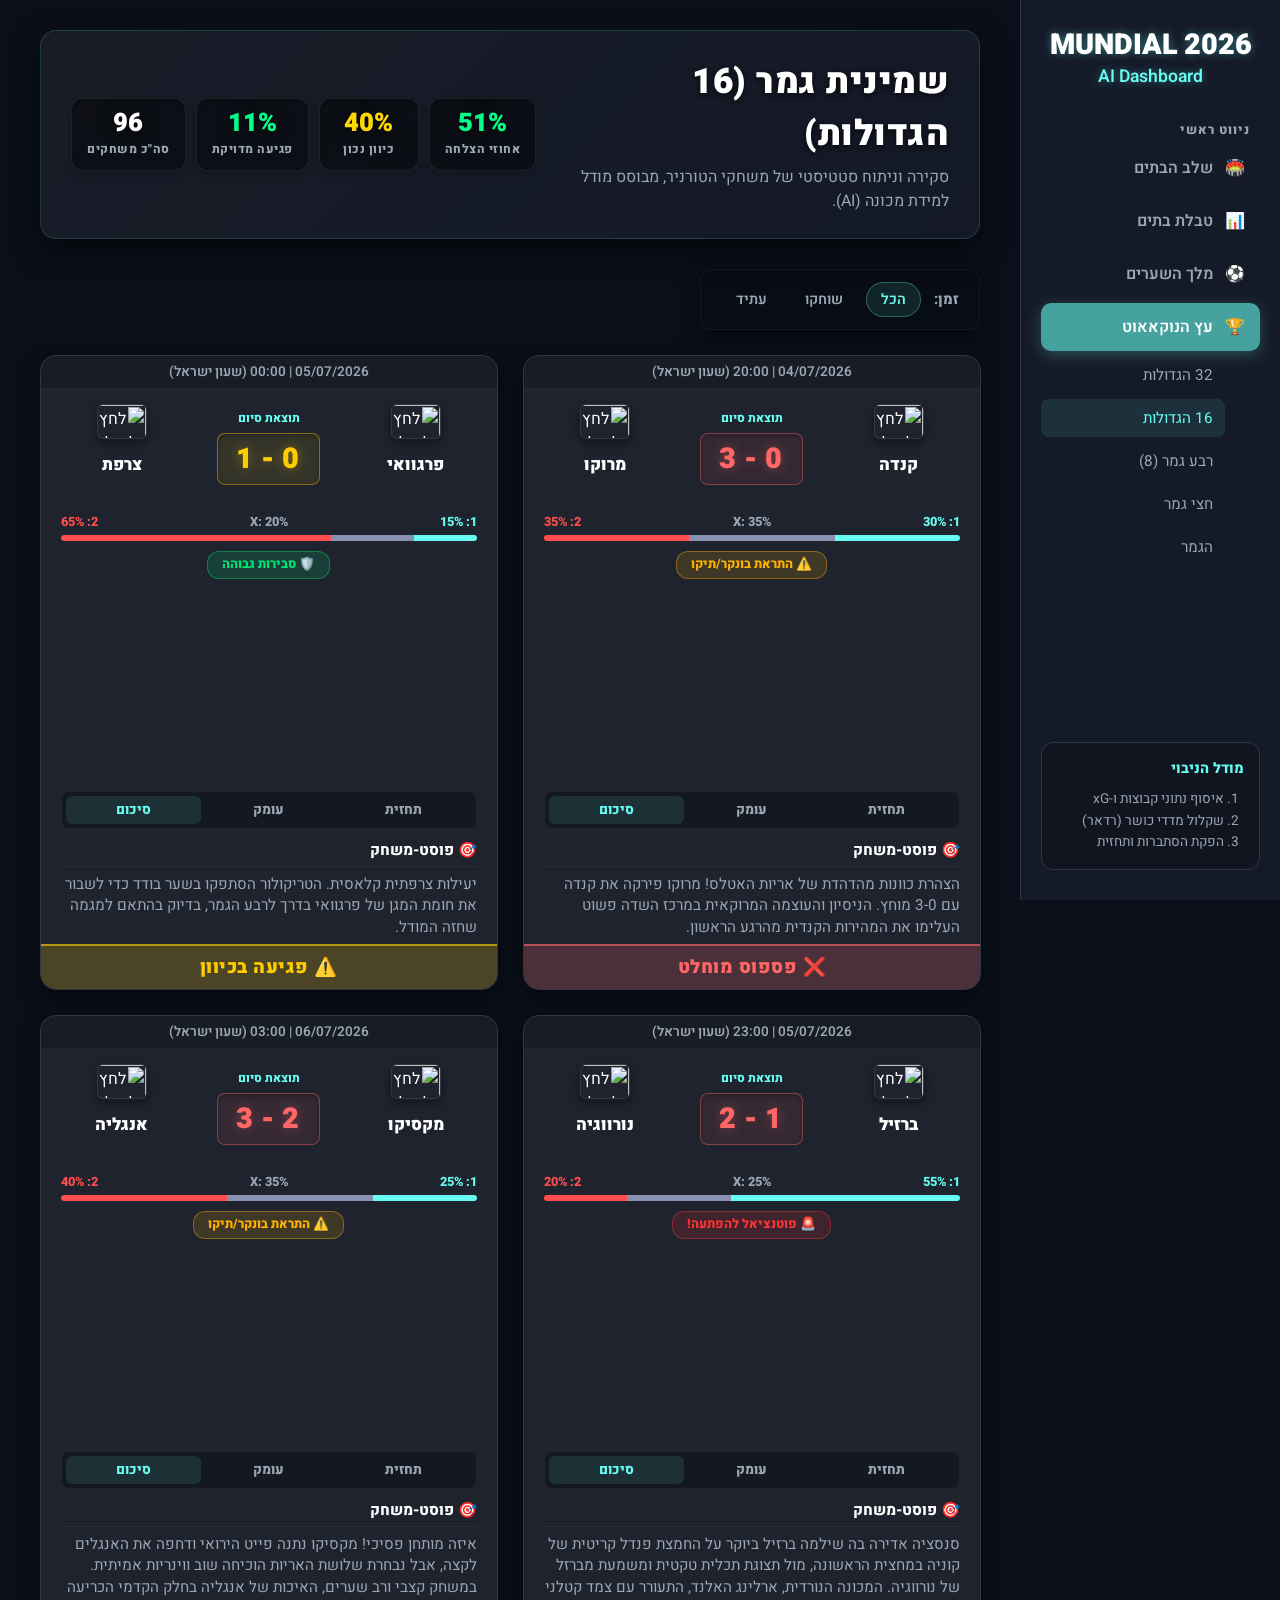
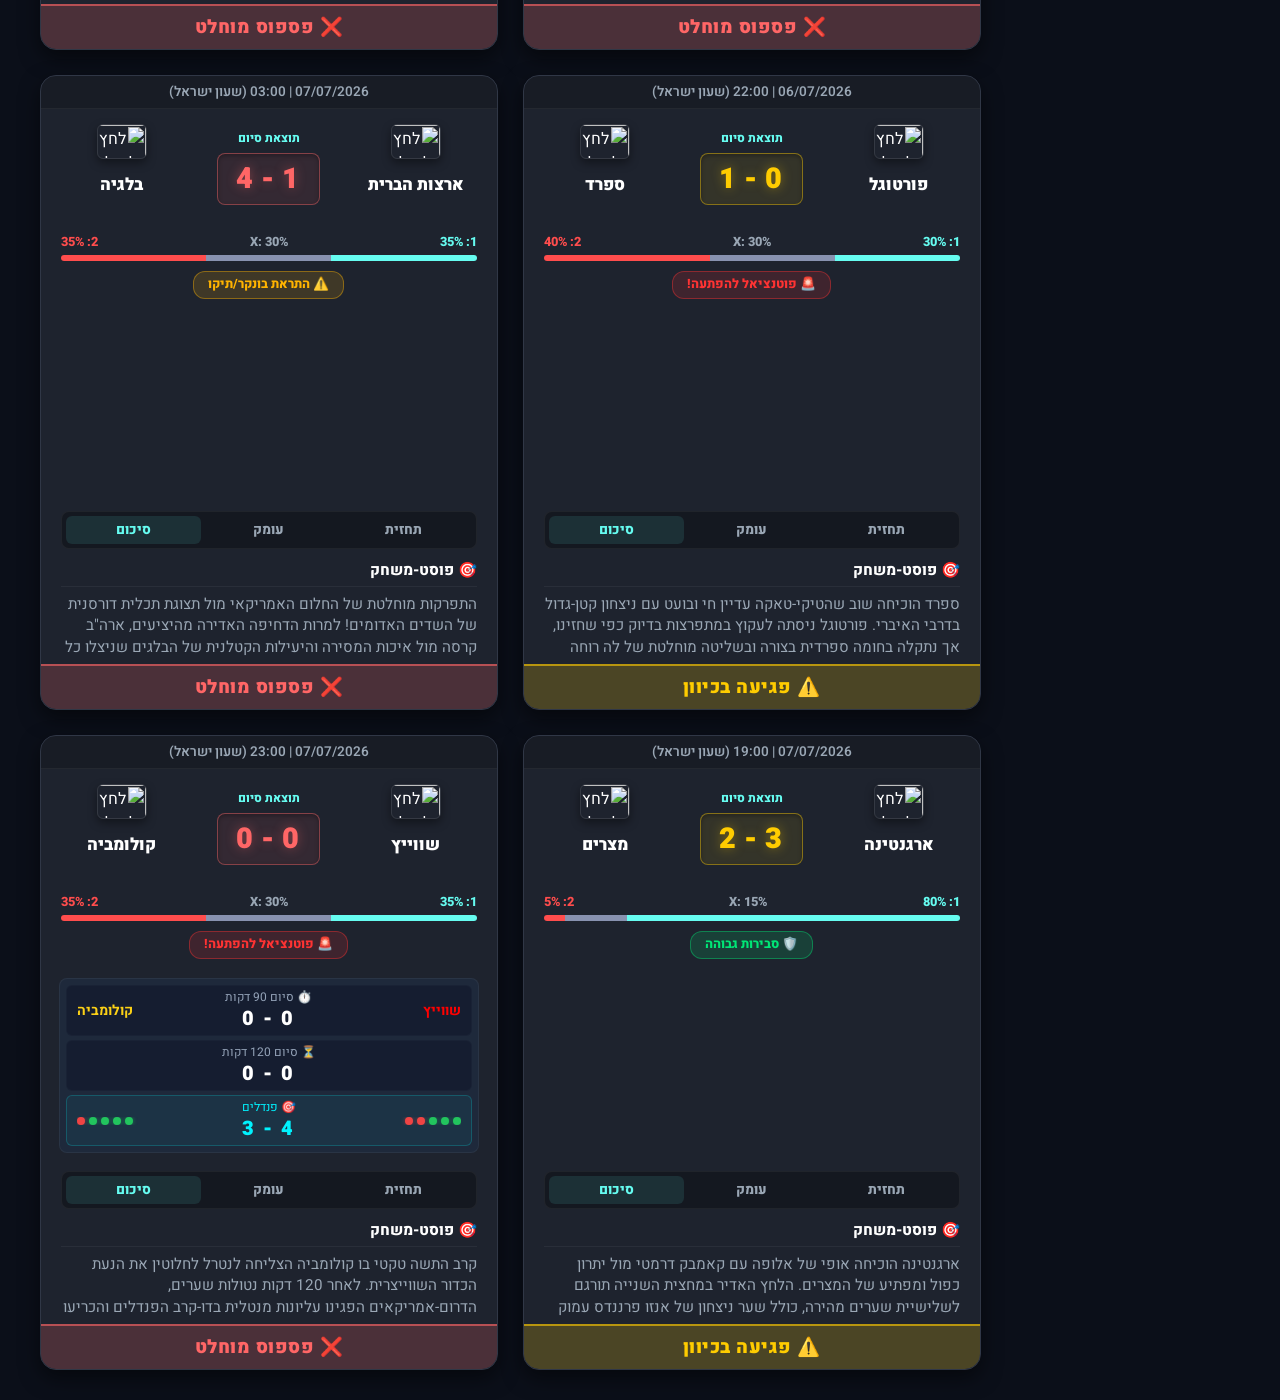
==== index.html @ 15fffe9a "Fix viewport meta tag formatting in index.html" ====
<!DOCTYPE html>
<html lang="he" dir="rtl">
<head>
    <meta charset="UTF-8">
   <meta name="viewport" content="width=device-width, initial-scale=1.0">
    <title>MUNDIAL 2026 AI Dashboard</title>
    <script src="https://cdn.jsdelivr.net/npm/chart.js"></script>
    
    <link rel="stylesheet" href="style.css"> 
</head>
<body>

<!-- מסך טעינה חסין תקלות (Pure CSS) -->
    <div id="loader-overlay">
        <div class="loader-content">
            <div class="soccer-ball"></div>
            <div class="ball-shadow"></div>
            <div class="loader-text">מעדכן נתוני מונדיאל חמים...</div>
        </div>
    </div>

    <div class="sidebar-overlay" id="sidebar-overlay" onclick="toggleMobileMenu()"></div>

    <aside class="sidebar" id="main-sidebar">
        <div class="sidebar-brand">
            MUNDIAL 2026<br>
            <span>AI Dashboard</span>
        </div>
        
        <div class="nav-title">ניווט ראשי</div>
        
        <div class="nav-item">
            <a href="#" class="nav-link active" id="nav-matches" onclick="currentMdFilter='all'; switchView('matches'); applyFilters();">
                <span class="icon">🏟️</span> שלב הבתים
            </a>
            <div class="submenu" id="submenu-groups" style="display: flex;">
                <a href="#" class="submenu-btn active" data-md="all" onclick="currentMdFilter='all'; switchView('matches'); applyFilters(); closeMobileMenuIfOpen();">כל המשחקים</a>
                <a href="#" class="submenu-btn" data-md="1" onclick="currentMdFilter='1'; switchView('matches'); applyFilters(); closeMobileMenuIfOpen();">מחזור 1</a>
                <a href="#" class="submenu-btn" data-md="2" onclick="currentMdFilter='2'; switchView('matches'); applyFilters(); closeMobileMenuIfOpen();">מחזור 2</a>
                <a href="#" class="submenu-btn" data-md="3" onclick="currentMdFilter='3'; switchView('matches'); applyFilters(); closeMobileMenuIfOpen();">מחזור 3</a>
            </div>
        </div>

        <div class="nav-item">
            <a href="#" class="nav-link" id="nav-standings" onclick="switchView('standings')">
                <span class="icon">📊</span> טבלת בתים
            </a>
        </div>

        <div class="nav-item">
            <a href="#" class="nav-link" id="nav-scorers" onclick="switchView('scorers')">
                <span class="icon">⚽</span> מלך השערים
            </a>
        </div>

        <div class="nav-item">
            <a href="#" class="nav-link" id="nav-bracket" onclick="switchView('bracket')">
                <span class="icon">🏆</span> עץ הנוקאאוט
            </a>
            <div class="submenu bracket-submenu" id="submenu-knockout" style="display: none;">
                <a href="#" class="submenu-btn" data-md="r32" onclick="currentMdFilter='r32'; switchView('matches'); applyFilters(); closeMobileMenuIfOpen();">32 הגדולות</a>
                <a href="#" class="submenu-btn" data-md="r16" onclick="currentMdFilter='r16'; switchView('matches'); applyFilters(); closeMobileMenuIfOpen();">16 הגדולות</a>
                <a href="#" class="submenu-btn" data-md="qf" onclick="currentMdFilter='qf'; switchView('matches'); applyFilters(); closeMobileMenuIfOpen();">רבע גמר (8)</a>
                <a href="#" class="submenu-btn" data-md="sf" onclick="currentMdFilter='sf'; switchView('matches'); applyFilters(); closeMobileMenuIfOpen();">חצי גמר</a>
                <a href="#" class="submenu-btn" data-md="final" onclick="currentMdFilter='final'; switchView('matches'); applyFilters(); closeMobileMenuIfOpen();">הגמר</a>
            </div>
        </div>

        <div class="model-info-box">
            <h4>מודל הניבוי</h4>
            <ol>
                <li>איסוף נתוני קבוצות ו-xG</li>
                <li>שקלול מדדי כושר (רדאר)</li>
                <li>הפקת הסתברות ותחזית</li>
            </ol>
        </div>
    </aside>

    <main class="main-content">
        
        <div class="mobile-nav-toggle" onclick="toggleMobileMenu()">
            <span>☰</span> תפריט
        </div>

        <header class="top-header">
            <div class="header-titles">
                <h1 id="main-title">שלב הבתים – מודל הסתברותי</h1>
                <p>סקירה וניתוח סטטיסטי של משחקי הטורניר, מבוסס מודל למידת מכונה (AI).</p>
            </div>

            <div class="stats-row">
                <div class="stat-box">
                    <div class="stat-val" style="color: #00ff88" id="stat-overall">0%</div>
                    <div class="stat-lbl">אחוזי הצלחה</div>
                </div>
                <div class="stat-box">
                    <div class="stat-val" style="color: #ffd700" id="stat-trend">0%</div>
                    <div class="stat-lbl">כיוון נכון</div>
                </div>
                <div class="stat-box">
                    <div class="stat-val" style="color: #00ff88" id="stat-exact">0%</div>
                    <div class="stat-lbl">פגיעה מדויקת</div>
                </div>
                <div class="stat-box">
                    <div class="stat-val" id="stat-total">0</div>
                    <div class="stat-lbl">סה"כ משחקים</div>
                </div>
            </div>
        </header>

        <div class="filters-row" id="main-filters">
            <div class="filter-group">
                <span class="filter-label">זמן:</span>
                <button class="time-btn active" data-time="all">הכל</button>
                <button class="time-btn" data-time="past">שוחקו</button>
                <button class="time-btn" data-time="future">עתיד</button>
            </div>
            <div class="filter-group" id="filter-stages-container">
                <span class="filter-label">בתים:</span>
                <button class="stage-btn active" data-stage="all">הכל</button>
                <button class="stage-btn" data-stage="A">א'</button>
                <button class="stage-btn" data-stage="B">ב'</button>
                <button class="stage-btn" data-stage="C">ג'</button>
                <button class="stage-btn" data-stage="D">ד'</button>
                <button class="stage-btn" data-stage="E">ה'</button>
                <button class="stage-btn" data-stage="F">ו'</button>
                <button class="stage-btn" data-stage="G">ז'</button>
                <button class="stage-btn" data-stage="H">ח'</button>
                <button class="stage-btn" data-stage="I">ט'</button>
                <button class="stage-btn" data-stage="J">י'</button>
                <button class="stage-btn" data-stage="K">י"א</button>
                <button class="stage-btn" data-stage="L">י"ב</button>
            </div>
        </div>

        <div id="matches-view">
            <div class="matches-grid" id="matches-container"></div>
        </div>
        
        <div id="standings-view" class="standings-grid" style="display:none;"></div>
        
        <div id="scorers-view" style="display:none;"></div>
        
        <div id="bracket-view" style="display:none;">
            <div id="dynamic-bracket" class="bracket-container"></div>
        </div>

    </main>

    <!-- מודל "מסע הנבחרת" הקיים -->
    <div id="teamJourneyModal" class="modal-overlay" onclick="closeJourneyModal()">
        <div class="modal-content" onclick="event.stopPropagation()">
            <div class="modal-header" id="journey-header">
                <div class="modal-close" onclick="closeJourneyModal()">×</div>
                <h2 id="journey-title">שם נבחרת</h2>
            </div>
            <div class="modal-body">
                <div class="geek-stats-row" id="journey-stats"></div>
                <h3 style="margin: 20px 0 10px; font-size: 1.1rem; color: var(--text-main);">מסע הנבחרת:</h3>
                <div class="timeline" id="journey-timeline"></div>
            </div>
        </div>
    </div>

    <!-- מודל פירוט אירועי משחק (שערים וכרטיסים) -->
    <div id="matchEventsModal" class="modal-overlay" onclick="closeMatchEventsModal()">
        <div class="modal-content" onclick="event.stopPropagation()">
            <div class="modal-header" style="padding: 20px; border-bottom: 1px solid var(--border-color); background: rgba(0,0,0,0.2); position:relative;">
                <div class="modal-close" onclick="closeMatchEventsModal()">×</div>
                <h2 id="events-title" style="margin: 0; font-size: 1.3rem; color: var(--accent-cyan); text-align: center; font-weight:900;">אירועי משחק</h2>
            </div>
            <div class="modal-body" id="events-body-content" style="padding: 20px; max-height: 400px; overflow-y: auto;">
                <!-- התוכן המפורט והכרונולוגי יוזרק לכאן אוטומטית -->
            </div>
        </div>
    </div>

    <!-- טעינת הנתונים -->
    <script src="api-service.js"></script>
    <script src="data/md1.js"></script>
    <script src="data/md2.js"></script>
    <script src="data/knockoutData.js"></script>
    <script src="data/md3.js"></script>
    <script src="data/squadsData.js"></script>
    <script src="engine.js"></script>

</body>
</html>
---- style.css ----
@import url('https://fonts.googleapis.com/css2?family=Heebo:wght@300;400;600;800;900&display=swap');

:root {
    --bg-color: #0b0f19; --sidebar-bg: #151a28; --card-bg: #1e232e; 
    --text-main: #ffffff; --text-muted: #9aa7b5; --border-color: #303746; 
    --accent-blue: #45a29e; --accent-cyan: #66fcf1; --shadow: 0 8px 20px rgba(0,0,0,0.5); 
    --border-radius: 16px; --color-exact: #00ff88; --color-trend: #ffcc00; 
    --color-wrong: #ff6666; --color-pending: #ffd700;
}

* { box-sizing: border-box; font-family: 'Heebo', sans-serif; }
body { background-color: var(--bg-color); color: var(--text-main); margin: 0; display: flex; direction: rtl; overflow-x: visible; }

::-webkit-scrollbar { width: 6px; height: 6px; }
::-webkit-scrollbar-track { background: rgba(0,0,0,0.1); border-radius: 10px;}
::-webkit-scrollbar-thumb { background: var(--border-color); border-radius: 10px; }
::-webkit-scrollbar-thumb:hover { background: var(--accent-cyan); }

/* --- Sidebar --- */
.sidebar { width: 260px; background-color: var(--sidebar-bg); height: 100vh; position: fixed; right: 0; top: 0; border-left: 1px solid var(--border-color); padding: 30px 20px; display: flex; flex-direction: column; z-index: 100; overflow-y: auto;}
.sidebar-brand { font-size: 1.8rem; font-weight: 900; color: var(--text-main); margin-bottom: 20px; text-align: center; text-shadow: 0 0 10px rgba(102, 252, 241, 0.4); line-height: 1.1; }
.sidebar-brand span { color: var(--accent-cyan); display: block; font-size: 1.1rem; font-weight: 600; margin-top: 5px; }
.nav-title { color: var(--text-muted); font-size: 0.8rem; font-weight: 800; margin: 15px 10px 5px; text-transform: uppercase; letter-spacing: 1px;}
.nav-link { display: flex; align-items: center; gap: 12px; padding: 12px 15px; color: var(--text-muted); text-decoration: none; font-weight: 600; border-radius: 10px; transition: all 0.3s ease; margin-bottom: 5px; cursor: pointer;}
.nav-link:hover { background-color: rgba(102, 252, 241, 0.05); color: var(--text-main); }
.nav-link.active { background-color: var(--accent-blue); color: #fff; box-shadow: 0 4px 15px rgba(69, 162, 158, 0.4); }

/* --- Submenus --- */
.submenu { display: flex; flex-direction: column; gap: 5px; margin-top: 5px; padding-right: 35px; margin-bottom: 10px;}
.submenu-btn { display: block; width: 100%; text-align: right; box-sizing: border-box; padding: 8px 12px; border-radius: 8px; color: var(--text-muted); text-decoration: none; background: transparent; border: none; font-size: 0.95rem; cursor: pointer; transition: all 0.2s ease; font-family: inherit; }
.submenu-btn:hover, .submenu-btn.active { background: rgba(102, 252, 241, 0.1); color: var(--accent-cyan); }

/* --- Model Info Box --- */
.model-info-box { margin-top: auto; background: rgba(0,0,0,0.2); border: 1px solid var(--border-color); padding: 15px; border-radius: 12px; }
.model-info-box h4 { margin: 0 0 10px 0; color: var(--accent-cyan); font-size: 0.9rem; font-weight: 800;}
.model-info-box ol { padding-right: 20px; margin: 0; color: var(--text-muted); font-size: 0.85rem; font-weight: 400; line-height: 1.6;}

/* --- Main Area & Sticky Header --- */
.main-content { margin-right: 260px; flex: 1; min-height: 100vh; padding: 30px 40px; display: flex; flex-direction: column; width: calc(100% - 260px); }

/* --- עיצוב עליון משודרג --- */
.top-header { 
    background: linear-gradient(135deg, rgba(30, 35, 46, 0.7) 0%, rgba(21, 26, 40, 0.95) 100%);
    border: 1px solid rgba(102, 252, 241, 0.15);
    border-radius: 16px;
    padding: 25px 30px; 
    box-shadow: 0 10px 30px rgba(0,0,0,0.6);
    margin-bottom: 30px;
    display: flex;
    justify-content: space-between;
    align-items: center;
    gap: 20px;
}

.header-titles {
    flex: 1;
}

.header-titles h1 { 
    font-size: 2.2rem; 
    font-weight: 900; 
    color: var(--text-main); 
    margin: 0 0 5px 0;
    text-shadow: 0 2px 6px rgba(0,0,0,0.8);
    letter-spacing: 0.5px;
}

.header-titles p { 
    color: var(--text-muted); 
    font-size: 1rem; 
    margin: 0;
    font-weight: 400;
}

/* שורת קוביות הסטטיסטיקה */
.stats-row { 
    display: flex; 
    gap: 10px; 
    margin-bottom: 0; 
    flex-shrink: 0; 
}

.stat-box { 
    background: rgba(0, 0, 0, 0.45); 
    border: 1px solid rgba(255, 255, 255, 0.08); 
    padding: 12px 15px; 
    border-radius: 12px; 
    display: flex; 
    flex-direction: column; 
    align-items: center; 
    justify-content: center;
    min-width: 100px; 
    box-shadow: inset 0 2px 5px rgba(0,0,0,0.3), 0 4px 10px rgba(0,0,0,0.2);
    transition: transform 0.2s ease, border-color 0.2s ease, background 0.2s ease;
}

.stat-box:hover {
    transform: translateY(-4px);
    border-color: rgba(102, 252, 241, 0.4);
    background: rgba(0, 0, 0, 0.6);
}

.stat-val { 
    font-size: 1.6rem; 
    font-weight: 900; 
    line-height: 1; 
    margin-bottom: 4px; 
    text-shadow: 0 0 15px rgba(0,0,0,0.7);
}

.stat-lbl { 
    font-size: 0.75rem; 
    color: var(--text-muted); 
    font-weight: 800; 
    text-transform: uppercase;
    letter-spacing: 0.5px;
}

/* Filters Container */
.filters-row { display: flex; align-items: center; gap: 20px; background-color: rgba(0,0,0,0.2); padding: 12px 20px; border-radius: 12px; border: 1px solid rgba(255,255,255,0.05); width: fit-content; flex-wrap: wrap; margin-bottom: 25px; box-shadow: var(--shadow);}
.filter-group { display: flex; gap: 8px; align-items: center; flex-wrap: wrap;}
.filter-label { color: var(--text-muted); font-size: 0.9rem; font-weight: 800; margin-left: 5px; text-transform: uppercase;}
.time-btn, .stage-btn { background-color: transparent; border: 1px solid transparent; color: var(--text-muted); padding: 6px 14px; border-radius: 30px; cursor: pointer; font-size: 0.9rem; font-weight: 600; transition: all 0.2s ease; }
.time-btn:hover, .stage-btn:hover { color: var(--text-main); background-color: rgba(255, 255, 255, 0.05); }
.time-btn.active, .stage-btn.active { background-color: rgba(102, 252, 241, 0.1); color: var(--accent-cyan); border-color: rgba(102, 252, 241, 0.3); }

/* --- Match Cards --- */
#matches-view { display: block; animation: tabFadeIn 0.4s ease; width: 100%;}
.matches-grid { display: grid; grid-template-columns: repeat(auto-fit, minmax(360px, 1fr)); gap: 25px; width: 100%;}

.match-card { height: 635px; background-color: var(--card-bg); border-radius: var(--border-radius); border: 1px solid var(--border-color); box-shadow: var(--shadow); display: flex; flex-direction: column; overflow: hidden; position: relative;}
.match-card.animate-in { animation: cardFadeIn 0.35s cubic-bezier(0.4, 0, 0.2, 1) forwards; }
@keyframes cardFadeIn { from { opacity: 0; transform: translateY(15px) scale(0.98); } to { opacity: 1; transform: translateY(0) scale(1); } }
@keyframes tabFadeIn { from { opacity: 0; } to { opacity: 1; } }

.match-card .cards-container { display: none; }
.match-card.show-cards-tab .cards-container { display: flex; gap: 6px; justify-content: center; animation: tabFadeIn 0.3s ease; margin-top: -2px; }
.card-icon { width: 10px; height: 14px; border-radius: 2px; border: 1px solid rgba(0,0,0,0.3); }
.yellow-card { background-color: #f1c40f; } 
.red-card { background-color: #e74c3c; }

.match-header { flex: 0 0 32px; background-color: rgba(0, 0, 0, 0.2); padding: 6px; text-align: center; font-size: 0.85rem; font-weight: 600; color: var(--text-muted); border-bottom: 1px solid rgba(255,255,255,0.05); }
.match-hero { flex: 0 0 115px; display: flex; justify-content: space-between; align-items: flex-start; padding: 15px 10px 5px; }

.team { flex: 1 1 0; width: 33.33%; text-align: center; display: flex; flex-direction: column; align-items: center; justify-content: flex-start; gap: 6px; }
.team-flag { width: 50px !important; height: 35px !important; object-fit: cover !important; border-radius: 6px; box-shadow: 0 4px 10px rgba(0,0,0,0.4); border: 1px solid rgba(255,255,255,0.1);}
.team-name { font-size: 1.05rem; font-weight: 900; color: var(--text-main); white-space: normal; line-height: 1.1; margin: 0; word-break: break-word; height: 2.5rem; display: flex; align-items: center; justify-content: center;}

.score-center { flex: 1 1 0; width: 33.33%; text-align: center; display: flex; flex-direction: column; align-items: center; justify-content: flex-start; gap: 6px; padding: 0 5px; }
.score-label { font-size: 0.75rem; color: var(--accent-cyan); text-transform: uppercase; font-weight: 800; white-space: nowrap; margin-top: 5px;}
.score-number { font-size: 1.8rem; font-weight: 900; background-color: rgba(0, 0, 0, 0.4); padding: 4px 18px; border-radius: 8px; border: 1px solid rgba(255,255,255,0.1); letter-spacing: 2px; direction: rtl; white-space: nowrap; box-shadow: inset 0 2px 4px rgba(0,0,0,0.3);}
.score-number.is-actual.exact { color: var(--color-exact); border-color: rgba(0, 255, 136, 0.4); background-color: rgba(0, 255, 136, 0.1); text-shadow: 0 0 12px rgba(0, 255, 136, 0.4); }
.score-number.is-actual.trend { color: var(--color-trend); border-color: rgba(255, 204, 0, 0.4); background-color: rgba(255, 204, 0, 0.1); text-shadow: 0 0 12px rgba(255, 204, 0, 0.4); }
.score-number.is-actual.wrong { color: var(--color-wrong); border-color: rgba(255, 102, 102, 0.4); background-color: rgba(255, 102, 102, 0.1); text-shadow: 0 0 12px rgba(255, 102, 102, 0.4); }

.match-probabilities { flex: 0 0 35px; padding: 0 20px; display: flex; flex-direction: column; justify-content: center; margin-top: 5px;}
.prob-labels { display: flex; justify-content: space-between; font-size: 0.8rem; color: var(--text-main); margin-bottom: 4px; font-weight: 800; direction: rtl;}
.prob-bar-container { display: flex; height: 6px; border-radius: 3px; overflow: hidden; background-color: rgba(0,0,0,0.5); direction: rtl;}
.prob-home { background-color: var(--accent-cyan); }
.prob-draw { background-color: #8892b0; }
.prob-away { background-color: #ff4d4d; }

.risk-container { flex: 0 0 34px; display: flex; justify-content: center; align-items: center; padding: 0 20px; transition: opacity 0.3s ease; margin: 4px 0;}
.risk-badge { font-size: 0.8rem; padding: 5px 14px; border-radius: 12px; font-weight: 800; display: inline-block; line-height: 1.2;}
.risk-safe { background: rgba(0,230,118,0.15); color: #00e676; border: 1px solid rgba(0,230,118,0.4); }
.risk-draw { background: rgba(255,179,0,0.15); color: #ffb300; border: 1px solid rgba(255,179,0,0.4); }
.risk-upset { background: rgba(255,51,51,0.15); color: #ff3333; border: 1px solid rgba(255,51,51,0.4); }

.vis-area { flex: 0 0 195px; width: 100%; position: relative; padding: 0; margin-bottom: 5px;}
.vis-content { position: absolute; top:0; left:0; width:100%; height:100%; opacity: 0; pointer-events: none; z-index: -1; display: flex; flex-direction: column; justify-content: center; transition: opacity 0.3s ease; }
.vis-content.active { opacity: 1; pointer-events: auto; z-index: 1;}
.chart-container { height: 100%; width: 100%; padding: 5px 10px; display: flex; justify-content: center; align-items: center;}
canvas { max-height: 190px !important; width: 100% !important; margin: auto; }

.adv-metrics-grid { display: flex; flex-direction: column; gap: 8px; padding: 0 20px; margin-top: 5px; }
.adv-metric-row { display: flex; justify-content: space-between; align-items: center; border-bottom: 1px dashed var(--border-color); padding-bottom: 4px; }
.adv-val { font-weight: 900; font-size: 1.15rem; width: 55px; text-align: center; }
.adv-lbl { font-size: 0.85rem; color: var(--text-muted); text-align: center; flex: 1; font-weight: 600;}

.field-tilt-wrapper { margin: 5px 20px 0; background: rgba(0,0,0,0.2); padding: 6px 12px; border-radius: 8px; border: 1px solid rgba(255,255,255,0.05); }
.field-tilt-title { text-align: center; font-size: 0.75rem; color: var(--text-muted); font-weight: 800; margin-bottom: 2px; text-transform: uppercase; letter-spacing: 1px;}
.field-tilt-numbers { display: flex; justify-content: space-between; font-size: 0.95rem; font-weight: 900; margin-bottom: 0px; line-height: 1;} 
.field-tilt-bar { display: flex; height: 6px; border-radius: 3px; overflow: hidden; background-color: #333; direction: rtl; margin-top: 2px;}

.inner-tabs { flex: 0 0 35px; display: flex; background-color: rgba(0,0,0,0.3); border-radius: 8px; padding: 4px; margin: 5px 20px 10px 20px; border: 1px solid rgba(255,255,255,0.05); }
.inner-tab-btn { flex: 1; background: transparent; border: none; padding: 4px 5px; color: var(--text-muted); font-weight: 800; font-size: 0.85rem; cursor: pointer; transition: all 0.3s ease; border-radius: 6px; }
.inner-tab-btn.active { background-color: rgba(102, 252, 241, 0.1); color: var(--accent-cyan); }

.text-area-wrapper { 
    flex: 1; 
    display: flex; 
    flex-direction: column; 
    overflow: hidden; 
    margin-bottom: 0; 
    padding-bottom: 5px; 
    min-height: 0; 
    position: relative; 
    z-index: 20; 
}
.txt-content { display: none; flex-direction: column; height: 100%; }
.txt-content.active { display: flex; animation: tabFadeIn 0.3s ease;}

.insight-text-wrapper { flex-grow: 1; overflow-y: auto; padding: 0 20px 5px 20px; }
.insight-header { display: flex; justify-content: space-between; align-items: center; margin-bottom: 5px; border-bottom: 1px solid rgba(255,255,255,0.05); padding-bottom: 5px;}
.insight-title { font-size: 0.95rem; color: #fff; font-weight: 800; display: flex; align-items: center; gap: 5px; }
.insight-text { font-size: 0.95rem; color: var(--text-muted); line-height: 1.4; font-weight: 400; padding-top: 2px; text-align: right; direction: rtl; }

.status-bar-wrapper { flex: 0 0 45px; width: 100%; margin-top: auto; border-bottom-left-radius: 15px; border-bottom-right-radius: 15px; overflow: hidden;}
.status-bar { height: 100%; padding: 10px; text-align: center; font-size: 1.15rem; font-weight: 900; display: flex; align-items: center; justify-content: center; letter-spacing: 0.5px;}
.status-pending-ui { background-color: rgba(255, 215, 0, 0.2); color: #ffd700; border-top: 2px solid rgba(255, 215, 0, 0.6); }
.status-exact-ui { background-color: rgba(0, 255, 136, 0.2); color: #00ff88; border-top: 2px solid rgba(0, 255, 136, 0.6); }
.status-trend-ui { background-color: rgba(255, 204, 0, 0.2); color: #ffcc00; border-top: 2px solid rgba(255, 204, 0, 0.6); }
.status-wrong-ui { background-color: rgba(255, 102, 102, 0.2); color: #ff6666; border-top: 2px solid rgba(255, 102, 102, 0.6); }

/* --- Standings --- */
#standings-view { display: none; flex-wrap: wrap; gap: 20px; justify-content: center; animation: tabFadeIn 0.4s ease; }
.group-table-card { background-color: var(--card-bg); border-radius: 12px; border: 1px solid var(--border-color); padding: 15px; width: 350px; box-shadow: var(--shadow); }
.group-table-title { color: var(--accent-cyan); font-weight: 800; font-size: 1.1rem; margin-bottom: 10px; text-align: center; border-bottom: 1px solid var(--border-color); padding-bottom: 5px;}
.standings-table { width: 100%; border-collapse: collapse; font-size: 0.85rem; text-align: center; }
.standings-table th { color: var(--text-muted); padding: 5px; border-bottom: 1px solid var(--border-color); }
.standings-table td { padding: 8px 5px; border-bottom: 1px solid rgba(255,255,255,0.05); }
.team-cell { display: flex; align-items: center; gap: 8px; font-weight: 600; text-align: right; }
.team-cell img { width: 20px; border-radius: 2px; }

/* --- Scorers Dashboard --- */
#scorers-view { display: none; width: 100%; animation: tabFadeIn 0.4s ease; }
.scorers-dashboard { display: flex; flex-direction: column; gap: 40px; max-width: 900px; margin: 0 auto; width: 100%; padding-bottom: 30px;}
.podium-container { display: flex; justify-content: center; align-items: flex-end; gap: 20px; margin-top: 30px; }
.podium-card { background: var(--card-bg); border-radius: 16px; position: relative; width: 30%; transition: transform 0.3s cubic-bezier(0.175, 0.885, 0.32, 1.275); text-align: center; }
.podium-card:hover { transform: translateY(-10px); }
.podium-flag-bg { position: absolute; top: 0; left: 0; right: 0; height: 130px; background-size: cover; background-position: center; opacity: 0.3; z-index: 0; border-top-left-radius: 12px; border-top-right-radius: 12px; mask-image: linear-gradient(to bottom, rgba(0,0,0,1) 0%, rgba(0,0,0,0) 100%); -webkit-mask-image: linear-gradient(to bottom, rgba(0,0,0,1) 0%, rgba(0,0,0,0) 100%); }
.podium-content { position: relative; z-index: 1; padding: 20px 10px 15px; display: flex; flex-direction: column; align-items: center; height: 100%; justify-content: flex-start; }
.podium-rank-1 { border-top: 4px solid #FFD700; box-shadow: 0 -10px 30px rgba(255, 215, 0, 0.15), var(--shadow); height: 300px; z-index: 3; }
.podium-rank-2 { border-top: 4px solid #C0C0C0; box-shadow: 0 -10px 30px rgba(192, 192, 192, 0.1), var(--shadow); height: 270px; z-index: 2; }
.podium-rank-3 { border-top: 4px solid #CD7F32; box-shadow: 0 -10px 30px rgba(205, 127, 50, 0.1), var(--shadow); height: 250px; z-index: 1; }
.podium-badge { position: absolute; top: -18px; width: 36px; height: 36px; border-radius: 50%; display: flex; justify-content: center; align-items: center; font-weight: 900; font-size: 1.2rem; color: #111; box-shadow: 0 4px 10px rgba(0,0,0,0.5); border: 2px solid var(--card-bg); z-index: 5;}
.podium-rank-1 .podium-badge { width: 44px; height: 44px; top: -22px; font-size: 1.5rem; }
.podium-player-img { width: 65px; height: 65px; flex-shrink: 0; aspect-ratio: 1 / 1; object-fit: cover; border-radius: 50%; border: 3px solid; box-shadow: 0 4px 15px rgba(0,0,0,0.6); margin-bottom: 12px; background-color: #111;}
.podium-rank-1 .podium-player-img { width: 85px; height: 85px; margin-bottom: 15px; border-width: 4px; }
.podium-name { font-size: 1.1rem; font-weight: 900; color: var(--text-main); line-height: 1.1; margin-bottom: 4px; }
.podium-team { font-size: 0.8rem; color: var(--text-muted); margin-bottom: auto; display: flex; align-items: center; justify-content: center; }
.podium-goals { font-size: 2rem; font-weight: 900; line-height: 1; margin: 10px 0; text-shadow: 0 2px 10px rgba(0,0,0,0.5); display:flex; flex-direction:column; align-items:center; gap:2px; }
.podium-goals span { font-size: 0.8rem; font-weight: 600; text-transform: uppercase; color: var(--text-muted); letter-spacing: 1px; }
.podium-stats { background: rgba(0,0,0,0.4); padding: 4px 8px; border-radius: 10px; font-size: 0.7rem; color: var(--text-muted); border: 1px solid rgba(255,255,255,0.05); margin-top: auto; width: 95%; text-align: center; line-height: 1.2;}
.lb-container { display: flex; flex-direction: column; gap: 8px; }
.lb-row { display: flex; align-items: center; padding: 12px 20px; background: rgba(0,0,0,0.2); border: 1px solid rgba(255,255,255,0.05); border-radius: 12px; transition: all 0.2s ease; gap: 15px;}
.lb-row:hover { transform: translateX(-5px); background: rgba(102, 252, 241, 0.05); border-color: rgba(102, 252, 241, 0.3); box-shadow: 0 4px 15px rgba(0,0,0,0.2); }
.lb-rank { font-size: 1.2rem; font-weight: 900; color: var(--text-muted); width: 25px; text-align: center; opacity: 0.5; }
.lb-flag { width: 35px; height: 25px; object-fit: cover; border-radius: 4px; box-shadow: 0 2px 5px rgba(0,0,0,0.3); }
.lb-info { flex-grow: 1; display: flex; flex-direction: column; gap: 6px; }
.lb-name { font-size: 1.05rem; font-weight: 800; color: var(--text-main); display: flex; align-items: center; gap: 8px; line-height: 1; }
.lb-team { font-size: 0.85rem; color: var(--text-muted); font-weight: 400; }
.lb-bar-bg { width: 100%; max-width: 250px; height: 6px; background: rgba(0,0,0,0.5); border-radius: 3px; overflow: hidden; }
.lb-bar-fill { height: 100%; background: linear-gradient(90deg, var(--accent-blue), var(--accent-cyan)); border-radius: 3px; transition: width 1s ease-out; }
.lb-goals { font-size: 1.6rem; font-weight: 900; color: var(--accent-cyan); width: 40px; text-align: center; }

/* --- Bracket --- */
#bracket-view { width: 100%; overflow-x: auto; padding-bottom: 20px; animation: tabFadeIn 0.4s ease; }
.knockout-container { background-color: transparent; border-radius: 12px; padding: 10px; }
.tournament-bracket { display: flex; flex-direction: row; align-items: center; gap: 4rem; direction: rtl; min-width: 800px; }
.bracket-column { display: flex; flex-direction: column; justify-content: space-around; gap: 2.5rem; }
.round-title { text-align: center; font-size: 1.1rem; color: var(--accent-cyan); margin-bottom: 1.5rem; font-weight: 800; }
.bracket-match { background: var(--card-bg); border: 1px solid var(--border-color); border-radius: 8px; width: 260px; box-shadow: var(--shadow); display: flex; flex-direction: column; position: relative; overflow: hidden;}
    .bracket-match::after { content: ''; position: absolute; left: -2rem; top: 50%; width: 2rem; border-bottom: 2px solid var(--border-color); }
.round-of-16 .bracket-match::after { display: none; }
.bracket-team { display: flex; align-items: center; padding: 14px 15px; border-bottom: 1px solid rgba(255,255,255,0.1); position: relative; cursor: pointer; transition: transform 0.2s ease, box-shadow 0.2s ease;}
.bracket-team:hover { transform: scale(1.02); z-index: 10; box-shadow: 0 4px 15px rgba(0,0,0,0.5); border-radius: 4px;}
.bracket-team:last-child { border-bottom: none; }
.bracket-team::before { content: ''; position: absolute; top: 0; right: 0; bottom: 0; left: 0; background: linear-gradient(to left, rgba(30, 35, 46, 0.1) 0%, rgba(30, 35, 46, 0.98) 75%); z-index: 1; pointer-events: none;}
.bracket-team .flag-bg { position: absolute; top: 0; right: 0; bottom: 0; width: 70%; background-size: cover; background-position: right center; background-repeat: no-repeat; opacity: 0.85; z-index: 0;}
.bracket-team .team-info { flex-grow: 1; margin-left: 10px; z-index: 2; position: relative; display: flex; flex-direction: column; justify-content: center; line-height: 1.2; }
.bracket-team .team-name { font-size: 1.6rem; font-weight: 900; color: #ffffff; text-shadow: 2px 2px 4px rgba(0,0,0,0.9), 0 0 10px rgba(0,0,0,0.8); margin: 0; }
.bracket-team .team-subtitle { font-size: 0.85rem; font-weight: 400; color: rgba(255,255,255,0.85); text-shadow: 1px 1px 3px rgba(0,0,0,0.9); margin-top: 2px;}

/* --- MODALS & Journey --- */
.modal-overlay { display: none; position: fixed; top: 0; left: 0; width: 100%; height: 100%; background-color: rgba(0, 0, 0, 0.7); backdrop-filter: blur(5px); z-index: 1000; justify-content: center; align-items: center; }
.modal-content { 
    background-color: var(--card-bg); 
    border: 1px solid var(--border-color); 
    border-radius: 16px; 
    box-shadow: 0 15px 35px rgba(0,0,0,0.6); 
    width: 90%; 
    max-width: 500px; 
    position: relative; 
    animation: modalIn 0.3s cubic-bezier(0.175, 0.885, 0.32, 1.275); 
    overflow: hidden; 
    max-height: 85vh; 
    display: flex; 
    flex-direction: column;
}
@keyframes modalIn { from { opacity: 0; transform: scale(0.9); } to { opacity: 1; transform: scale(1); } }
.modal-close { position: absolute; top: 15px; right: 20px; background: none; border: none; color: #fff; text-shadow: 0 2px 4px rgba(0,0,0,0.8); font-size: 1.8rem; cursor: pointer; transition: color 0.2s; line-height: 1; z-index: 10; }
.modal-close:hover { color: var(--color-wrong); }
.modal-body { padding: 25px; font-size: 1rem; line-height: 1.6; color: var(--text-main); font-weight: 400; overflow-y: auto; flex-grow: 1;}

.modal-body::-webkit-scrollbar { width: 6px; }
.modal-body::-webkit-scrollbar-track { background: rgba(0,0,0,0.1); }
.modal-body::-webkit-scrollbar-thumb { background: var(--border-color); border-radius: 10px; }
.modal-body::-webkit-scrollbar-thumb:hover { background: var(--accent-cyan); }

#journey-header { position: relative; padding: 80px 25px 25px; text-align: right; border-bottom: 2px solid var(--accent-cyan); background-size: cover; background-position: center; border-radius: 16px 16px 0 0; flex-shrink: 0; }
#journey-header::before { content: ''; position: absolute; top: 0; right: 0; bottom: 0; left: 0; background: linear-gradient(to top, var(--card-bg) 0%, rgba(30, 35, 46, 0.4) 100%); z-index: 1; border-radius: 16px 16px 0 0;}
#journey-title { position: relative; z-index: 2; margin: 0; font-size: 2.8rem; font-weight: 900; color: #ffffff; text-shadow: 0 4px 15px rgba(0,0,0,0.9), 0 2px 5px rgba(0,0,0,0.9); letter-spacing: 1px;}
.geek-stats-row { display: grid; grid-template-columns: repeat(3, 1fr); gap: 15px; margin-bottom: 30px; }
.geek-stat-box { background: rgba(0,0,0,0.2); border: 1px solid var(--border-color); border-radius: 10px; padding: 15px 10px; text-align: center; }
.geek-stat-val { font-size: 1.4rem; font-weight: 900; color: var(--accent-cyan); margin-bottom: 5px; }
.geek-stat-lbl { font-size: 0.75rem; color: var(--text-muted); font-weight: 600; }

.timeline { display: flex; flex-direction: column; gap: 15px; border-right: 2px solid var(--border-color); padding-right: 20px; margin-right: 10px; position: relative;}
.timeline-item { position: relative; background: rgba(255,255,255,0.02); border: 1px solid rgba(255,255,255,0.05); padding: 15px; border-radius: 8px; }
.timeline-item::before { content: ''; position: absolute; right: -27px; top: 20px; width: 12px; height: 12px; border-radius: 50%; background: var(--accent-blue); border: 2px solid var(--card-bg); z-index: 2;}
.timeline-date { font-size: 0.8rem; color: var(--text-muted); margin-bottom: 5px; font-weight: 600;}
.timeline-matchup { font-weight: 800; font-size: 1.1rem; display: flex; align-items: center; gap: 10px; }
.timeline-matchup img { width: 24px; border-radius: 3px; }
.timeline-res { display: inline-block; padding: 3px 10px; border-radius: 6px; font-weight: 900; font-size: 0.9rem; margin-top: 10px; }
.res-win { background: rgba(0, 230, 118, 0.15); color: var(--color-exact); border: 1px solid rgba(0, 230, 118, 0.3); }
.res-draw { background: rgba(255, 179, 0, 0.15); color: var(--color-trend); border: 1px solid rgba(255, 179, 0, 0.3); }
.res-loss { background: rgba(255, 51, 51, 0.15); color: var(--color-wrong); border: 1px solid rgba(255, 51, 51, 0.3); }

/* --- MOBILE SPECIFIC FIXES --- */
.mobile-nav-toggle { display: none; }
@media (max-width: 1400px) { .matches-grid { grid-template-columns: repeat(2, 1fr); } }
@media (max-width: 900px) {
    .mobile-nav-toggle { 
        display: flex; 
        align-items: center;
        justify-content: center;
        position: fixed; 
        top: 15px; 
        right: 15px; 
        z-index: 999; 
        width: 45px;
        height: 45px;
        padding: 0; 
        background: rgba(30, 35, 46, 0.85); 
        backdrop-filter: blur(8px);
        color: var(--accent-cyan); 
        border: 1px solid rgba(102, 252, 241, 0.3); 
        border-radius: 8px; 
        cursor: pointer; 
        box-shadow: 0 4px 15px rgba(0,0,0,0.5);
        font-size: 0; 
    }
    
    .mobile-nav-toggle span { font-size: 1.8rem; }
    .top-header { margin-top: 45px; flex-direction: column; align-items: stretch; padding: 15px 10px; gap: 15px; }
    .header-titles { text-align: center; }
    .header-titles h1 { font-size: 1.8rem; }
    .header-titles p { font-size: 0.95rem; }
    .stats-row { display: flex; flex-wrap: nowrap; overflow: hidden; width: 100%; padding-bottom: 0; gap: 5px; justify-content: space-between; }
    .stat-box { flex: 1; min-width: 0; padding: 10px 2px; }
    .stat-val { font-size: 1.15rem; margin-bottom: 3px; }
    .stat-lbl { font-size: 0.55rem; text-align: center; white-space: normal; line-height: 1.1; letter-spacing: 0; }
    .filters-row { flex-direction: row; flex-wrap: nowrap; overflow-x: auto; width: 100%; padding: 10px; border-radius: 8px; -webkit-overflow-scrolling: touch; gap: 15px; justify-content: flex-start; }
    .filter-group { flex-wrap: nowrap; flex-shrink: 0; }
    .time-btn, .stage-btn { white-space: nowrap; }
    .matches-grid { display: flex !important; flex-wrap: nowrap !important; overflow-x: auto !important; scroll-snap-type: x mandatory; -webkit-overflow-scrolling: touch; gap: 15px; padding-bottom: 20px; width: 100%; padding-right: 5px; }
    .match-card { flex: 0 0 85% !important; scroll-snap-align: center; max-width: 380px; margin: 0; height: auto; min-height: 600px; }
    .match-hero { padding: 10px 5px 5px; }
    .team-flag { width: 45px !important; height: 30px !important; }
    .score-number { font-size: 1.6rem; padding: 4px 14px; }
    .sidebar { transform: translateX(100%); transition: transform 0.3s cubic-bezier(0.4, 0, 0.2, 1); box-shadow: none; border-left: none; width: 280px; }
    .sidebar.open { transform: translateX(0); box-shadow: -5px 0 25px rgba(0,0,0,0.8); }
    .main-content { margin-right: 0; width: 100%; max-width: 100vw; padding: 15px 10px; overflow-x: hidden; }
}

@media (max-width: 900px) {
    .podium-container { gap: 8px; }
    .podium-card { width: 32%; }
    .podium-content { padding: 15px 5px 12px; }
    .podium-rank-1 { height: 260px; }
    .podium-rank-2 { height: 235px; }
    .podium-rank-3 { height: 220px; }
    .podium-player-img { width: 45px; height: 45px; margin-bottom: 8px; }
    .podium-rank-1 .podium-player-img { width: 60px; height: 60px; margin-bottom: 10px; }
    .podium-name { font-size: 0.85rem; margin-bottom: 2px; }
    .podium-team { font-size: 0.7rem; flex-direction: column; gap: 2px; }
    .podium-goals { font-size: 1.4rem; margin: 8px 0; }
    .podium-goals span { font-size: 0.6rem; }
    .podium-stats { font-size: 0.55rem; padding: 4px 2px; width: 100%; border-radius: 8px; letter-spacing: -0.2px; }
}

#dynamic-bracket { display: flex; flex-direction: row; flex-wrap: nowrap !important; align-items: stretch; gap: 50px; min-width: 800px; padding: 40px 0 20px 0; }
.bracket-column { display: flex; flex-direction: column; justify-content: space-around; width: 250px; flex: none; position: relative; }
.round-title { position: absolute; top: -35px; left: 0; right: 0; text-align: center; margin: 0; }
.bracket-match { position: relative; margin: 10px 0; z-index: 2; overflow: visible !important; }
.bracket-match::before, .bracket-match::after { content: ''; position: absolute; left: -2rem; top: 50%; width: 2rem; border-bottom: 2px solid var(--border-color); display: none !important; }
.roundOf32 .bracket-match.pair-top.win-team1::after { display: block; content: ''; position: absolute; left: -175px; width: 175px; top: 25%; bottom: -35px; border-top: 4px solid rgba(102, 252, 241, 0.9); border-left: 4px solid rgba(102, 252, 241, 0.9); border-radius: 12px 0 0 0; z-index: -1; }
.roundOf32 .bracket-match.pair-top.win-team2::after { display: block; content: ''; position: absolute; left: -175px; width: 175px; top: 75%; bottom: -35px; border-top: 4px solid rgba(102, 252, 241, 0.9); border-left: 4px solid rgba(102, 252, 241, 0.9); border-radius: 12px 0 0 0; z-index: -1; }
.roundOf32 .bracket-match.pair-bottom.win-team1::after { display: block; content: ''; position: absolute; left: -175px; width: 175px; bottom: 75%; top: -35px; border-bottom: 4px solid rgba(102, 252, 241, 0.9); border-left: 4px solid rgba(102, 252, 241, 0.9); border-radius: 0 0 0 12px; z-index: -1; }
.roundOf32 .bracket-match.pair-bottom.win-team2::after { display: block; content: ''; position: absolute; left: -175px; width: 175px; bottom: 25%; top: -35px; border-bottom: 4px solid rgba(102, 252, 241, 0.9); border-left: 4px solid rgba(102, 252, 241, 0.9); border-radius: 0 0 0 12px; z-index: -1; }
.bracket-team.winner { background: linear-gradient(to left, rgba(0, 255, 136, 0.25) 0%, rgba(30, 35, 46, 1) 85%); border-right: 4px solid var(--color-exact); transform: scale(1.08); z-index: 10; border-radius: 8px; }
.bracket-team.winner .team-name { color: #fff; text-shadow: 0 0 10px rgba(0, 255, 136, 0.5), 2px 2px 4px rgba(0,0,0,0.9); }
.bracket-match.win-team1 .bracket-team.winner { box-shadow: 0 15px 35px rgba(0,0,0,0.95), 0 0 15px rgba(0, 255, 136, 0.2); }
.bracket-match.win-team2 .bracket-team.winner { box-shadow: 0 -15px 35px rgba(0,0,0,0.95), 0 0 15px rgba(0, 255, 136, 0.2); }
.bracket-team.loser .team-name { color: rgba(255, 255, 255, 0.65); text-shadow: none; }
.bracket-team.loser { opacity: 1 !important; }
.bracket-team.loser::before { opacity: 0.5; }
.bracket-team.loser .flag-bg { opacity: 0.42; }
.bracket-team.loser .team-info { opacity: 0.7; }

/* --- CSS חדש: חלונית אירועי משחק והפיכת אזורים ללחיצים --- */
.events-list { display: flex; flex-direction: column; gap: 8px; }
.event-item { display: flex; align-items: center; gap: 12px; background: rgba(255,255,255,0.03); padding: 12px 15px; border-radius: 8px; border: 1px solid rgba(255,255,255,0.05); transition: background 0.2s; }
.event-item:hover { background: rgba(102, 252, 241, 0.05); }
.event-min { font-weight: 900; color: var(--accent-cyan); width: 55px; font-size: 1.1rem; }
.event-icon { font-size: 1.2rem; display: flex; align-items: center; justify-content: center; width: 24px;}
.event-player { font-weight: 800; color: var(--text-main); flex-grow: 1; text-align: right; font-size: 1.05rem; }
.event-team { font-size: 0.85rem; color: var(--text-muted); display: flex; align-items: center; gap: 6px; }

.clickable-box { cursor: pointer; transition: transform 0.2s ease, box-shadow 0.2s ease, text-shadow 0.2s ease; }
.clickable-box:hover { transform: scale(1.05); text-shadow: 0 0 15px rgba(255,255,255,0.5); }

/* --- מסך טעינה חסין תקלות (Pure CSS) --- */
#loader-overlay {
    position: fixed;
    top: 0; left: 0; width: 100%; height: 100%;
    background-color: var(--bg-color);
    z-index: 99999;
    display: flex;
    flex-direction: column;
    align-items: center;
    justify-content: center;
    transition: opacity 0.6s cubic-bezier(0.4, 0, 0.2, 1), visibility 0.6s;
}
#loader-overlay.hidden {
    opacity: 0;
    visibility: hidden;
}
.loader-content {
    display: flex;
    flex-direction: column;
    align-items: center;
    position: relative;
    height: 180px;
}
.soccer-ball {
    font-size: 65px;
    line-height: 1;
    position: absolute;
    top: 0;
    animation: bounce 0.6s infinite alternate cubic-bezier(0.5, 0.05, 1, 0.5), spin 1.2s infinite linear;
}
.soccer-ball::after {
    content: '⚽';
    display: block;
}
.ball-shadow {
    width: 45px;
    height: 12px;
    background: rgba(0, 0, 0, 0.5);
    border-radius: 50%;
    position: absolute;
    top: 100px;
    animation: shadow 0.6s infinite alternate cubic-bezier(0.5, 0.05, 1, 0.5);
}
.loader-text {
    position: absolute;
    top: 140px;
    color: var(--accent-cyan);
    font-size: 1.4rem;
    font-weight: 800;
    letter-spacing: 1.5px;
    text-shadow: 0 0 15px rgba(102, 252, 241, 0.4);
    animation: pulseText 1.2s infinite alternate;
    white-space: nowrap; /* מונע שבירת שורות */
}

@keyframes bounce {
    from { top: 50px; }
    to { top: -10px; }
}
@keyframes shadow {
    from { transform: scale(1); opacity: 1; filter: blur(2px); }
    to { transform: scale(0.3); opacity: 0.2; filter: blur(0px); }
}
@keyframes spin {
    from { transform: rotate(0deg); }
    to { transform: rotate(360deg); }
}
@keyframes pulseText {
    0% { opacity: 0.5; transform: scale(0.98); }
    100% { opacity: 1; transform: scale(1.02); }
}
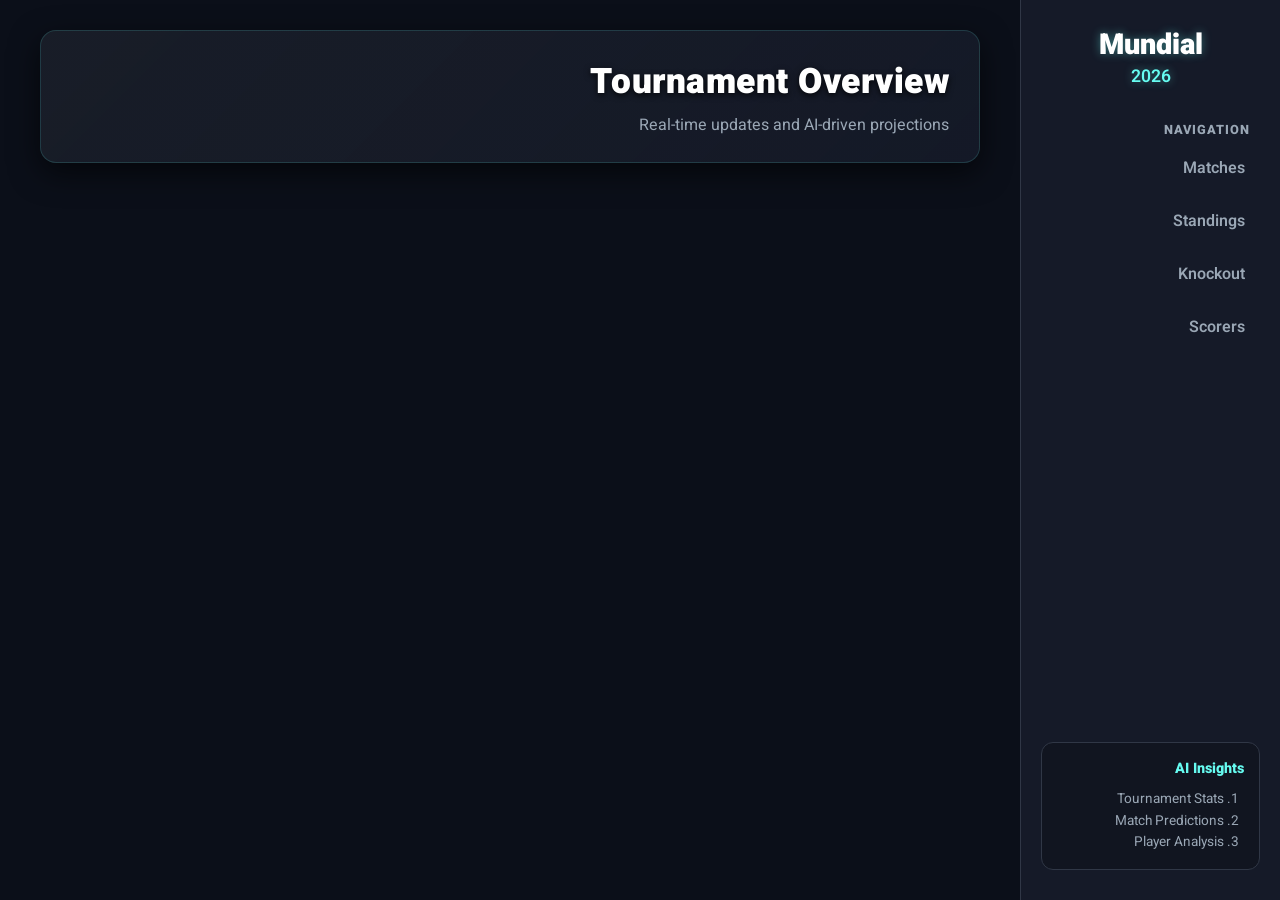
==== commit d8d6cae9: "Add files via upload" ====
--- a/index.html
+++ b/index.html
@@ -2,187 +2,68 @@
 <html lang="he" dir="rtl">
 <head>
     <meta charset="UTF-8">
-   <meta name="viewport" content="width=device-width, initial-scale=1.0">
-    <title>MUNDIAL 2026 AI Dashboard</title>
-    <script src="https://cdn.jsdelivr.net/npm/chart.js"></script>
-    
-    <link rel="stylesheet" href="style.css"> 
+    <meta name="viewport" content="width=device-width, initial-scale=1.0">
+    <title>Mundial 2026 Dashboard</title>
+    <link rel="stylesheet" href="style.css">
 </head>
 <body>
-
-<!-- מסך טעינה חסין תקלות (Pure CSS) -->
-    <div id="loader-overlay">
-        <div class="loader-content">
-            <div class="soccer-ball"></div>
-            <div class="ball-shadow"></div>
-            <div class="loader-text">מעדכן נתוני מונדיאל חמים...</div>
+    <div class="sidebar">
+        <div class="sidebar-brand">Mundial <span>2026</span></div>
+        <div class="nav-title">Navigation</div>
+        <div class="nav-link active" onclick="showView('matches')">Matches</div>
+        <div class="nav-link" onclick="showView('standings')">Standings</div>
+        <div class="nav-link" onclick="showView('bracket')">Knockout</div>
+        <div class="nav-link" onclick="showView('scorers')">Scorers</div>
+        <div class="model-info-box">
+            <h4>AI Insights</h4>
+            <ol>
+                <li>Tournament Stats</li>
+                <li>Match Predictions</li>
+                <li>Player Analysis</li>
+            </ol>
         </div>
     </div>
 
-    <div class="sidebar-overlay" id="sidebar-overlay" onclick="toggleMobileMenu()"></div>
-
-    <aside class="sidebar" id="main-sidebar">
-        <div class="sidebar-brand">
-            MUNDIAL 2026<br>
-            <span>AI Dashboard</span>
-        </div>
-        
-        <div class="nav-title">ניווט ראשי</div>
-        
-        <div class="nav-item">
-            <a href="#" class="nav-link active" id="nav-matches" onclick="currentMdFilter='all'; switchView('matches'); applyFilters();">
-                <span class="icon">🏟️</span> שלב הבתים
-            </a>
-            <div class="submenu" id="submenu-groups" style="display: flex;">
-                <a href="#" class="submenu-btn active" data-md="all" onclick="currentMdFilter='all'; switchView('matches'); applyFilters(); closeMobileMenuIfOpen();">כל המשחקים</a>
-                <a href="#" class="submenu-btn" data-md="1" onclick="currentMdFilter='1'; switchView('matches'); applyFilters(); closeMobileMenuIfOpen();">מחזור 1</a>
-                <a href="#" class="submenu-btn" data-md="2" onclick="currentMdFilter='2'; switchView('matches'); applyFilters(); closeMobileMenuIfOpen();">מחזור 2</a>
-                <a href="#" class="submenu-btn" data-md="3" onclick="currentMdFilter='3'; switchView('matches'); applyFilters(); closeMobileMenuIfOpen();">מחזור 3</a>
+    <div class="main-content">
+        <div class="top-header">
+            <div class="header-titles">
+                <h1>Tournament Overview</h1>
+                <p>Real-time updates and AI-driven projections</p>
             </div>
+            <div class="stats-row" id="top-stats">
+                </div>
         </div>
 
-        <div class="nav-item">
-            <a href="#" class="nav-link" id="nav-standings" onclick="switchView('standings')">
-                <span class="icon">📊</span> טבלת בתים
-            </a>
+        <div id="matches-view" class="view-content">
+            <div class="filters-row">
+                <div class="filter-group">
+                    <span class="filter-label">Stage</span>
+                    <button class="stage-btn active">Group</button>
+                    <button class="stage-btn">Knockout</button>
+                </div>
+            </div>
+            <div class="matches-grid" id="matches-container"></div>
         </div>
 
-        <div class="nav-item">
-            <a href="#" class="nav-link" id="nav-scorers" onclick="switchView('scorers')">
-                <span class="icon">⚽</span> מלך השערים
-            </a>
+        <div id="standings-view" class="view-content" style="display:none;"></div>
+
+        <div id="bracket-view" class="view-content" style="display:none;">
+            <div class="knockout-container" id="dynamic-bracket"></div>
         </div>
 
-        <div class="nav-item">
-            <a href="#" class="nav-link" id="nav-bracket" onclick="switchView('bracket')">
-                <span class="icon">🏆</span> עץ הנוקאאוט
-            </a>
-            <div class="submenu bracket-submenu" id="submenu-knockout" style="display: none;">
-                <a href="#" class="submenu-btn" data-md="r32" onclick="currentMdFilter='r32'; switchView('matches'); applyFilters(); closeMobileMenuIfOpen();">32 הגדולות</a>
-                <a href="#" class="submenu-btn" data-md="r16" onclick="currentMdFilter='r16'; switchView('matches'); applyFilters(); closeMobileMenuIfOpen();">16 הגדולות</a>
-                <a href="#" class="submenu-btn" data-md="qf" onclick="currentMdFilter='qf'; switchView('matches'); applyFilters(); closeMobileMenuIfOpen();">רבע גמר (8)</a>
-                <a href="#" class="submenu-btn" data-md="sf" onclick="currentMdFilter='sf'; switchView('matches'); applyFilters(); closeMobileMenuIfOpen();">חצי גמר</a>
-                <a href="#" class="submenu-btn" data-md="final" onclick="currentMdFilter='final'; switchView('matches'); applyFilters(); closeMobileMenuIfOpen();">הגמר</a>
-            </div>
-        </div>
-
-        <div class="model-info-box">
-            <h4>מודל הניבוי</h4>
-            <ol>
-                <li>איסוף נתוני קבוצות ו-xG</li>
-                <li>שקלול מדדי כושר (רדאר)</li>
-                <li>הפקת הסתברות ותחזית</li>
-            </ol>
-        </div>
-    </aside>
-
-    <main class="main-content">
-        
-        <div class="mobile-nav-toggle" onclick="toggleMobileMenu()">
-            <span>☰</span> תפריט
-        </div>
-
-        <header class="top-header">
-            <div class="header-titles">
-                <h1 id="main-title">שלב הבתים – מודל הסתברותי</h1>
-                <p>סקירה וניתוח סטטיסטי של משחקי הטורניר, מבוסס מודל למידת מכונה (AI).</p>
-            </div>
-
-            <div class="stats-row">
-                <div class="stat-box">
-                    <div class="stat-val" style="color: #00ff88" id="stat-overall">0%</div>
-                    <div class="stat-lbl">אחוזי הצלחה</div>
-                </div>
-                <div class="stat-box">
-                    <div class="stat-val" style="color: #ffd700" id="stat-trend">0%</div>
-                    <div class="stat-lbl">כיוון נכון</div>
-                </div>
-                <div class="stat-box">
-                    <div class="stat-val" style="color: #00ff88" id="stat-exact">0%</div>
-                    <div class="stat-lbl">פגיעה מדויקת</div>
-                </div>
-                <div class="stat-box">
-                    <div class="stat-val" id="stat-total">0</div>
-                    <div class="stat-lbl">סה"כ משחקים</div>
-                </div>
-            </div>
-        </header>
-
-        <div class="filters-row" id="main-filters">
-            <div class="filter-group">
-                <span class="filter-label">זמן:</span>
-                <button class="time-btn active" data-time="all">הכל</button>
-                <button class="time-btn" data-time="past">שוחקו</button>
-                <button class="time-btn" data-time="future">עתיד</button>
-            </div>
-            <div class="filter-group" id="filter-stages-container">
-                <span class="filter-label">בתים:</span>
-                <button class="stage-btn active" data-stage="all">הכל</button>
-                <button class="stage-btn" data-stage="A">א'</button>
-                <button class="stage-btn" data-stage="B">ב'</button>
-                <button class="stage-btn" data-stage="C">ג'</button>
-                <button class="stage-btn" data-stage="D">ד'</button>
-                <button class="stage-btn" data-stage="E">ה'</button>
-                <button class="stage-btn" data-stage="F">ו'</button>
-                <button class="stage-btn" data-stage="G">ז'</button>
-                <button class="stage-btn" data-stage="H">ח'</button>
-                <button class="stage-btn" data-stage="I">ט'</button>
-                <button class="stage-btn" data-stage="J">י'</button>
-                <button class="stage-btn" data-stage="K">י"א</button>
-                <button class="stage-btn" data-stage="L">י"ב</button>
-            </div>
-        </div>
-
-        <div id="matches-view">
-            <div class="matches-grid" id="matches-container"></div>
-        </div>
-        
-        <div id="standings-view" class="standings-grid" style="display:none;"></div>
-        
-        <div id="scorers-view" style="display:none;"></div>
-        
-        <div id="bracket-view" style="display:none;">
-            <div id="dynamic-bracket" class="bracket-container"></div>
-        </div>
-
-    </main>
-
-    <!-- מודל "מסע הנבחרת" הקיים -->
-    <div id="teamJourneyModal" class="modal-overlay" onclick="closeJourneyModal()">
-        <div class="modal-content" onclick="event.stopPropagation()">
-            <div class="modal-header" id="journey-header">
-                <div class="modal-close" onclick="closeJourneyModal()">×</div>
-                <h2 id="journey-title">שם נבחרת</h2>
-            </div>
-            <div class="modal-body">
-                <div class="geek-stats-row" id="journey-stats"></div>
-                <h3 style="margin: 20px 0 10px; font-size: 1.1rem; color: var(--text-main);">מסע הנבחרת:</h3>
-                <div class="timeline" id="journey-timeline"></div>
-            </div>
+        <div id="scorers-view" class="view-content" style="display:none;">
+            <div class="scorers-dashboard" id="scorers-container"></div>
         </div>
     </div>
 
-    <!-- מודל פירוט אירועי משחק (שערים וכרטיסים) -->
-    <div id="matchEventsModal" class="modal-overlay" onclick="closeMatchEventsModal()">
-        <div class="modal-content" onclick="event.stopPropagation()">
-            <div class="modal-header" style="padding: 20px; border-bottom: 1px solid var(--border-color); background: rgba(0,0,0,0.2); position:relative;">
-                <div class="modal-close" onclick="closeMatchEventsModal()">×</div>
-                <h2 id="events-title" style="margin: 0; font-size: 1.3rem; color: var(--accent-cyan); text-align: center; font-weight:900;">אירועי משחק</h2>
-            </div>
-            <div class="modal-body" id="events-body-content" style="padding: 20px; max-height: 400px; overflow-y: auto;">
-                <!-- התוכן המפורט והכרונולוגי יוזרק לכאן אוטומטית -->
-            </div>
+    <div id="modal-overlay" class="modal-overlay">
+        <div class="modal-content" id="modal-content">
+            <button class="modal-close" onclick="closeModal()">×</button>
+            <div id="modal-body" class="modal-body"></div>
         </div>
     </div>
 
-    <!-- טעינת הנתונים -->
-    <script src="api-service.js"></script>
-    <script src="data/md1.js"></script>
-    <script src="data/md2.js"></script>
-    <script src="data/knockoutData.js"></script>
-    <script src="data/md3.js"></script>
-    <script src="data/squadsData.js"></script>
+    <script src="knockoutData.js"></script>
     <script src="engine.js"></script>
-
 </body>
-</html>
+</html>
--- a/style.css
+++ b/style.css
@@ -72,49 +72,11 @@
     font-weight: 400;
 }
 
-/* שורת קוביות הסטטיסטיקה */
-.stats-row { 
-    display: flex; 
-    gap: 10px; 
-    margin-bottom: 0; 
-    flex-shrink: 0; 
-}
-
-.stat-box { 
-    background: rgba(0, 0, 0, 0.45); 
-    border: 1px solid rgba(255, 255, 255, 0.08); 
-    padding: 12px 15px; 
-    border-radius: 12px; 
-    display: flex; 
-    flex-direction: column; 
-    align-items: center; 
-    justify-content: center;
-    min-width: 100px; 
-    box-shadow: inset 0 2px 5px rgba(0,0,0,0.3), 0 4px 10px rgba(0,0,0,0.2);
-    transition: transform 0.2s ease, border-color 0.2s ease, background 0.2s ease;
-}
-
-.stat-box:hover {
-    transform: translateY(-4px);
-    border-color: rgba(102, 252, 241, 0.4);
-    background: rgba(0, 0, 0, 0.6);
-}
-
-.stat-val { 
-    font-size: 1.6rem; 
-    font-weight: 900; 
-    line-height: 1; 
-    margin-bottom: 4px; 
-    text-shadow: 0 0 15px rgba(0,0,0,0.7);
-}
-
-.stat-lbl { 
-    font-size: 0.75rem; 
-    color: var(--text-muted); 
-    font-weight: 800; 
-    text-transform: uppercase;
-    letter-spacing: 0.5px;
-}
+.stats-row { display: flex; gap: 10px; margin-bottom: 0; flex-shrink: 0; }
+.stat-box { background: rgba(0, 0, 0, 0.45); border: 1px solid rgba(255, 255, 255, 0.08); padding: 12px 15px; border-radius: 12px; display: flex; flex-direction: column; align-items: center; justify-content: center; min-width: 100px; box-shadow: inset 0 2px 5px rgba(0,0,0,0.3), 0 4px 10px rgba(0,0,0,0.2); transition: transform 0.2s ease, border-color 0.2s ease, background 0.2s ease;}
+.stat-box:hover { transform: translateY(-4px); border-color: rgba(102, 252, 241, 0.4); background: rgba(0, 0, 0, 0.6); }
+.stat-val { font-size: 1.6rem; font-weight: 900; line-height: 1; margin-bottom: 4px; text-shadow: 0 0 15px rgba(0,0,0,0.7); }
+.stat-lbl { font-size: 0.75rem; color: var(--text-muted); font-weight: 800; text-transform: uppercase; letter-spacing: 0.5px; }
 
 /* Filters Container */
 .filters-row { display: flex; align-items: center; gap: 20px; background-color: rgba(0,0,0,0.2); padding: 12px 20px; border-radius: 12px; border: 1px solid rgba(255,255,255,0.05); width: fit-content; flex-wrap: wrap; margin-bottom: 25px; box-shadow: var(--shadow);}
@@ -127,137 +89,25 @@
 /* --- Match Cards --- */
 #matches-view { display: block; animation: tabFadeIn 0.4s ease; width: 100%;}
 .matches-grid { display: grid; grid-template-columns: repeat(auto-fit, minmax(360px, 1fr)); gap: 25px; width: 100%;}
-
 .match-card { height: 635px; background-color: var(--card-bg); border-radius: var(--border-radius); border: 1px solid var(--border-color); box-shadow: var(--shadow); display: flex; flex-direction: column; overflow: hidden; position: relative;}
 .match-card.animate-in { animation: cardFadeIn 0.35s cubic-bezier(0.4, 0, 0.2, 1) forwards; }
 @keyframes cardFadeIn { from { opacity: 0; transform: translateY(15px) scale(0.98); } to { opacity: 1; transform: translateY(0) scale(1); } }
 @keyframes tabFadeIn { from { opacity: 0; } to { opacity: 1; } }
 
-.match-card .cards-container { display: none; }
-.match-card.show-cards-tab .cards-container { display: flex; gap: 6px; justify-content: center; animation: tabFadeIn 0.3s ease; margin-top: -2px; }
-.card-icon { width: 10px; height: 14px; border-radius: 2px; border: 1px solid rgba(0,0,0,0.3); }
-.yellow-card { background-color: #f1c40f; } 
-.red-card { background-color: #e74c3c; }
-
-.match-header { flex: 0 0 32px; background-color: rgba(0, 0, 0, 0.2); padding: 6px; text-align: center; font-size: 0.85rem; font-weight: 600; color: var(--text-muted); border-bottom: 1px solid rgba(255,255,255,0.05); }
-.match-hero { flex: 0 0 115px; display: flex; justify-content: space-between; align-items: flex-start; padding: 15px 10px 5px; }
-
-.team { flex: 1 1 0; width: 33.33%; text-align: center; display: flex; flex-direction: column; align-items: center; justify-content: flex-start; gap: 6px; }
-.team-flag { width: 50px !important; height: 35px !important; object-fit: cover !important; border-radius: 6px; box-shadow: 0 4px 10px rgba(0,0,0,0.4); border: 1px solid rgba(255,255,255,0.1);}
-.team-name { font-size: 1.05rem; font-weight: 900; color: var(--text-main); white-space: normal; line-height: 1.1; margin: 0; word-break: break-word; height: 2.5rem; display: flex; align-items: center; justify-content: center;}
-
-.score-center { flex: 1 1 0; width: 33.33%; text-align: center; display: flex; flex-direction: column; align-items: center; justify-content: flex-start; gap: 6px; padding: 0 5px; }
-.score-label { font-size: 0.75rem; color: var(--accent-cyan); text-transform: uppercase; font-weight: 800; white-space: nowrap; margin-top: 5px;}
-.score-number { font-size: 1.8rem; font-weight: 900; background-color: rgba(0, 0, 0, 0.4); padding: 4px 18px; border-radius: 8px; border: 1px solid rgba(255,255,255,0.1); letter-spacing: 2px; direction: rtl; white-space: nowrap; box-shadow: inset 0 2px 4px rgba(0,0,0,0.3);}
-.score-number.is-actual.exact { color: var(--color-exact); border-color: rgba(0, 255, 136, 0.4); background-color: rgba(0, 255, 136, 0.1); text-shadow: 0 0 12px rgba(0, 255, 136, 0.4); }
-.score-number.is-actual.trend { color: var(--color-trend); border-color: rgba(255, 204, 0, 0.4); background-color: rgba(255, 204, 0, 0.1); text-shadow: 0 0 12px rgba(255, 204, 0, 0.4); }
-.score-number.is-actual.wrong { color: var(--color-wrong); border-color: rgba(255, 102, 102, 0.4); background-color: rgba(255, 102, 102, 0.1); text-shadow: 0 0 12px rgba(255, 102, 102, 0.4); }
-
-.match-probabilities { flex: 0 0 35px; padding: 0 20px; display: flex; flex-direction: column; justify-content: center; margin-top: 5px;}
-.prob-labels { display: flex; justify-content: space-between; font-size: 0.8rem; color: var(--text-main); margin-bottom: 4px; font-weight: 800; direction: rtl;}
-.prob-bar-container { display: flex; height: 6px; border-radius: 3px; overflow: hidden; background-color: rgba(0,0,0,0.5); direction: rtl;}
-.prob-home { background-color: var(--accent-cyan); }
-.prob-draw { background-color: #8892b0; }
-.prob-away { background-color: #ff4d4d; }
-
-.risk-container { flex: 0 0 34px; display: flex; justify-content: center; align-items: center; padding: 0 20px; transition: opacity 0.3s ease; margin: 4px 0;}
-.risk-badge { font-size: 0.8rem; padding: 5px 14px; border-radius: 12px; font-weight: 800; display: inline-block; line-height: 1.2;}
-.risk-safe { background: rgba(0,230,118,0.15); color: #00e676; border: 1px solid rgba(0,230,118,0.4); }
-.risk-draw { background: rgba(255,179,0,0.15); color: #ffb300; border: 1px solid rgba(255,179,0,0.4); }
-.risk-upset { background: rgba(255,51,51,0.15); color: #ff3333; border: 1px solid rgba(255,51,51,0.4); }
-
-.vis-area { flex: 0 0 195px; width: 100%; position: relative; padding: 0; margin-bottom: 5px;}
-.vis-content { position: absolute; top:0; left:0; width:100%; height:100%; opacity: 0; pointer-events: none; z-index: -1; display: flex; flex-direction: column; justify-content: center; transition: opacity 0.3s ease; }
-.vis-content.active { opacity: 1; pointer-events: auto; z-index: 1;}
-.chart-container { height: 100%; width: 100%; padding: 5px 10px; display: flex; justify-content: center; align-items: center;}
-canvas { max-height: 190px !important; width: 100% !important; margin: auto; }
-
-.adv-metrics-grid { display: flex; flex-direction: column; gap: 8px; padding: 0 20px; margin-top: 5px; }
-.adv-metric-row { display: flex; justify-content: space-between; align-items: center; border-bottom: 1px dashed var(--border-color); padding-bottom: 4px; }
-.adv-val { font-weight: 900; font-size: 1.15rem; width: 55px; text-align: center; }
-.adv-lbl { font-size: 0.85rem; color: var(--text-muted); text-align: center; flex: 1; font-weight: 600;}
-
-.field-tilt-wrapper { margin: 5px 20px 0; background: rgba(0,0,0,0.2); padding: 6px 12px; border-radius: 8px; border: 1px solid rgba(255,255,255,0.05); }
-.field-tilt-title { text-align: center; font-size: 0.75rem; color: var(--text-muted); font-weight: 800; margin-bottom: 2px; text-transform: uppercase; letter-spacing: 1px;}
-.field-tilt-numbers { display: flex; justify-content: space-between; font-size: 0.95rem; font-weight: 900; margin-bottom: 0px; line-height: 1;} 
-.field-tilt-bar { display: flex; height: 6px; border-radius: 3px; overflow: hidden; background-color: #333; direction: rtl; margin-top: 2px;}
-
-.inner-tabs { flex: 0 0 35px; display: flex; background-color: rgba(0,0,0,0.3); border-radius: 8px; padding: 4px; margin: 5px 20px 10px 20px; border: 1px solid rgba(255,255,255,0.05); }
-.inner-tab-btn { flex: 1; background: transparent; border: none; padding: 4px 5px; color: var(--text-muted); font-weight: 800; font-size: 0.85rem; cursor: pointer; transition: all 0.3s ease; border-radius: 6px; }
-.inner-tab-btn.active { background-color: rgba(102, 252, 241, 0.1); color: var(--accent-cyan); }
-
-.text-area-wrapper { 
-    flex: 1; 
-    display: flex; 
-    flex-direction: column; 
-    overflow: hidden; 
-    margin-bottom: 0; 
-    padding-bottom: 5px; 
-    min-height: 0; 
-    position: relative; 
-    z-index: 20; 
+/* --- Bracket --- */
+#bracket-view { 
+    width: 100%; 
+    overflow-x: auto; 
+    overflow-y: hidden; 
+    padding-bottom: 20px; 
+    animation: tabFadeIn 0.4s ease; 
 }
-.txt-content { display: none; flex-direction: column; height: 100%; }
-.txt-content.active { display: flex; animation: tabFadeIn 0.3s ease;}
-
-.insight-text-wrapper { flex-grow: 1; overflow-y: auto; padding: 0 20px 5px 20px; }
-.insight-header { display: flex; justify-content: space-between; align-items: center; margin-bottom: 5px; border-bottom: 1px solid rgba(255,255,255,0.05); padding-bottom: 5px;}
-.insight-title { font-size: 0.95rem; color: #fff; font-weight: 800; display: flex; align-items: center; gap: 5px; }
-.insight-text { font-size: 0.95rem; color: var(--text-muted); line-height: 1.4; font-weight: 400; padding-top: 2px; text-align: right; direction: rtl; }
-
-.status-bar-wrapper { flex: 0 0 45px; width: 100%; margin-top: auto; border-bottom-left-radius: 15px; border-bottom-right-radius: 15px; overflow: hidden;}
-.status-bar { height: 100%; padding: 10px; text-align: center; font-size: 1.15rem; font-weight: 900; display: flex; align-items: center; justify-content: center; letter-spacing: 0.5px;}
-.status-pending-ui { background-color: rgba(255, 215, 0, 0.2); color: #ffd700; border-top: 2px solid rgba(255, 215, 0, 0.6); }
-.status-exact-ui { background-color: rgba(0, 255, 136, 0.2); color: #00ff88; border-top: 2px solid rgba(0, 255, 136, 0.6); }
-.status-trend-ui { background-color: rgba(255, 204, 0, 0.2); color: #ffcc00; border-top: 2px solid rgba(255, 204, 0, 0.6); }
-.status-wrong-ui { background-color: rgba(255, 102, 102, 0.2); color: #ff6666; border-top: 2px solid rgba(255, 102, 102, 0.6); }
-
-/* --- Standings --- */
-#standings-view { display: none; flex-wrap: wrap; gap: 20px; justify-content: center; animation: tabFadeIn 0.4s ease; }
-.group-table-card { background-color: var(--card-bg); border-radius: 12px; border: 1px solid var(--border-color); padding: 15px; width: 350px; box-shadow: var(--shadow); }
-.group-table-title { color: var(--accent-cyan); font-weight: 800; font-size: 1.1rem; margin-bottom: 10px; text-align: center; border-bottom: 1px solid var(--border-color); padding-bottom: 5px;}
-.standings-table { width: 100%; border-collapse: collapse; font-size: 0.85rem; text-align: center; }
-.standings-table th { color: var(--text-muted); padding: 5px; border-bottom: 1px solid var(--border-color); }
-.standings-table td { padding: 8px 5px; border-bottom: 1px solid rgba(255,255,255,0.05); }
-.team-cell { display: flex; align-items: center; gap: 8px; font-weight: 600; text-align: right; }
-.team-cell img { width: 20px; border-radius: 2px; }
-
-/* --- Scorers Dashboard --- */
-#scorers-view { display: none; width: 100%; animation: tabFadeIn 0.4s ease; }
-.scorers-dashboard { display: flex; flex-direction: column; gap: 40px; max-width: 900px; margin: 0 auto; width: 100%; padding-bottom: 30px;}
-.podium-container { display: flex; justify-content: center; align-items: flex-end; gap: 20px; margin-top: 30px; }
-.podium-card { background: var(--card-bg); border-radius: 16px; position: relative; width: 30%; transition: transform 0.3s cubic-bezier(0.175, 0.885, 0.32, 1.275); text-align: center; }
-.podium-card:hover { transform: translateY(-10px); }
-.podium-flag-bg { position: absolute; top: 0; left: 0; right: 0; height: 130px; background-size: cover; background-position: center; opacity: 0.3; z-index: 0; border-top-left-radius: 12px; border-top-right-radius: 12px; mask-image: linear-gradient(to bottom, rgba(0,0,0,1) 0%, rgba(0,0,0,0) 100%); -webkit-mask-image: linear-gradient(to bottom, rgba(0,0,0,1) 0%, rgba(0,0,0,0) 100%); }
-.podium-content { position: relative; z-index: 1; padding: 20px 10px 15px; display: flex; flex-direction: column; align-items: center; height: 100%; justify-content: flex-start; }
-.podium-rank-1 { border-top: 4px solid #FFD700; box-shadow: 0 -10px 30px rgba(255, 215, 0, 0.15), var(--shadow); height: 300px; z-index: 3; }
-.podium-rank-2 { border-top: 4px solid #C0C0C0; box-shadow: 0 -10px 30px rgba(192, 192, 192, 0.1), var(--shadow); height: 270px; z-index: 2; }
-.podium-rank-3 { border-top: 4px solid #CD7F32; box-shadow: 0 -10px 30px rgba(205, 127, 50, 0.1), var(--shadow); height: 250px; z-index: 1; }
-.podium-badge { position: absolute; top: -18px; width: 36px; height: 36px; border-radius: 50%; display: flex; justify-content: center; align-items: center; font-weight: 900; font-size: 1.2rem; color: #111; box-shadow: 0 4px 10px rgba(0,0,0,0.5); border: 2px solid var(--card-bg); z-index: 5;}
-.podium-rank-1 .podium-badge { width: 44px; height: 44px; top: -22px; font-size: 1.5rem; }
-.podium-player-img { width: 65px; height: 65px; flex-shrink: 0; aspect-ratio: 1 / 1; object-fit: cover; border-radius: 50%; border: 3px solid; box-shadow: 0 4px 15px rgba(0,0,0,0.6); margin-bottom: 12px; background-color: #111;}
-.podium-rank-1 .podium-player-img { width: 85px; height: 85px; margin-bottom: 15px; border-width: 4px; }
-.podium-name { font-size: 1.1rem; font-weight: 900; color: var(--text-main); line-height: 1.1; margin-bottom: 4px; }
-.podium-team { font-size: 0.8rem; color: var(--text-muted); margin-bottom: auto; display: flex; align-items: center; justify-content: center; }
-.podium-goals { font-size: 2rem; font-weight: 900; line-height: 1; margin: 10px 0; text-shadow: 0 2px 10px rgba(0,0,0,0.5); display:flex; flex-direction:column; align-items:center; gap:2px; }
-.podium-goals span { font-size: 0.8rem; font-weight: 600; text-transform: uppercase; color: var(--text-muted); letter-spacing: 1px; }
-.podium-stats { background: rgba(0,0,0,0.4); padding: 4px 8px; border-radius: 10px; font-size: 0.7rem; color: var(--text-muted); border: 1px solid rgba(255,255,255,0.05); margin-top: auto; width: 95%; text-align: center; line-height: 1.2;}
-.lb-container { display: flex; flex-direction: column; gap: 8px; }
-.lb-row { display: flex; align-items: center; padding: 12px 20px; background: rgba(0,0,0,0.2); border: 1px solid rgba(255,255,255,0.05); border-radius: 12px; transition: all 0.2s ease; gap: 15px;}
-.lb-row:hover { transform: translateX(-5px); background: rgba(102, 252, 241, 0.05); border-color: rgba(102, 252, 241, 0.3); box-shadow: 0 4px 15px rgba(0,0,0,0.2); }
-.lb-rank { font-size: 1.2rem; font-weight: 900; color: var(--text-muted); width: 25px; text-align: center; opacity: 0.5; }
-.lb-flag { width: 35px; height: 25px; object-fit: cover; border-radius: 4px; box-shadow: 0 2px 5px rgba(0,0,0,0.3); }
-.lb-info { flex-grow: 1; display: flex; flex-direction: column; gap: 6px; }
-.lb-name { font-size: 1.05rem; font-weight: 800; color: var(--text-main); display: flex; align-items: center; gap: 8px; line-height: 1; }
-.lb-team { font-size: 0.85rem; color: var(--text-muted); font-weight: 400; }
-.lb-bar-bg { width: 100%; max-width: 250px; height: 6px; background: rgba(0,0,0,0.5); border-radius: 3px; overflow: hidden; }
-.lb-bar-fill { height: 100%; background: linear-gradient(90deg, var(--accent-blue), var(--accent-cyan)); border-radius: 3px; transition: width 1s ease-out; }
-.lb-goals { font-size: 1.6rem; font-weight: 900; color: var(--accent-cyan); width: 40px; text-align: center; }
-
-/* --- Bracket --- */
-#bracket-view { width: 100%; overflow-x: auto; padding-bottom: 20px; animation: tabFadeIn 0.4s ease; }
 .knockout-container { background-color: transparent; border-radius: 12px; padding: 10px; }
-.tournament-bracket { display: flex; flex-direction: row; align-items: center; gap: 4rem; direction: rtl; min-width: 800px; }
+.tournament-bracket {
+    display: flex;
+    min-width: max-content; 
+    padding: 40px 20px 20px 20px;
+}
 .bracket-column { display: flex; flex-direction: column; justify-content: space-around; gap: 2.5rem; }
 .round-title { text-align: center; font-size: 1.1rem; color: var(--accent-cyan); margin-bottom: 1.5rem; font-weight: 800; }
 .bracket-match { background: var(--card-bg); border: 1px solid var(--border-color); border-radius: 8px; width: 260px; box-shadow: var(--shadow); display: flex; flex-direction: column; position: relative; overflow: hidden;}
@@ -274,211 +124,18 @@
 
 /* --- MODALS & Journey --- */
 .modal-overlay { display: none; position: fixed; top: 0; left: 0; width: 100%; height: 100%; background-color: rgba(0, 0, 0, 0.7); backdrop-filter: blur(5px); z-index: 1000; justify-content: center; align-items: center; }
-.modal-content { 
-    background-color: var(--card-bg); 
-    border: 1px solid var(--border-color); 
-    border-radius: 16px; 
-    box-shadow: 0 15px 35px rgba(0,0,0,0.6); 
-    width: 90%; 
-    max-width: 500px; 
-    position: relative; 
-    animation: modalIn 0.3s cubic-bezier(0.175, 0.885, 0.32, 1.275); 
-    overflow: hidden; 
-    max-height: 85vh; 
-    display: flex; 
-    flex-direction: column;
-}
+.modal-content { background-color: var(--card-bg); border: 1px solid var(--border-color); border-radius: 16px; box-shadow: 0 15px 35px rgba(0,0,0,0.6); width: 90%; max-width: 500px; position: relative; animation: modalIn 0.3s cubic-bezier(0.175, 0.885, 0.32, 1.275); overflow: hidden; max-height: 85vh; display: flex; flex-direction: column;}
 @keyframes modalIn { from { opacity: 0; transform: scale(0.9); } to { opacity: 1; transform: scale(1); } }
 .modal-close { position: absolute; top: 15px; right: 20px; background: none; border: none; color: #fff; text-shadow: 0 2px 4px rgba(0,0,0,0.8); font-size: 1.8rem; cursor: pointer; transition: color 0.2s; line-height: 1; z-index: 10; }
 .modal-close:hover { color: var(--color-wrong); }
 .modal-body { padding: 25px; font-size: 1rem; line-height: 1.6; color: var(--text-main); font-weight: 400; overflow-y: auto; flex-grow: 1;}
 
-.modal-body::-webkit-scrollbar { width: 6px; }
-.modal-body::-webkit-scrollbar-track { background: rgba(0,0,0,0.1); }
-.modal-body::-webkit-scrollbar-thumb { background: var(--border-color); border-radius: 10px; }
-.modal-body::-webkit-scrollbar-thumb:hover { background: var(--accent-cyan); }
-
-#journey-header { position: relative; padding: 80px 25px 25px; text-align: right; border-bottom: 2px solid var(--accent-cyan); background-size: cover; background-position: center; border-radius: 16px 16px 0 0; flex-shrink: 0; }
-#journey-header::before { content: ''; position: absolute; top: 0; right: 0; bottom: 0; left: 0; background: linear-gradient(to top, var(--card-bg) 0%, rgba(30, 35, 46, 0.4) 100%); z-index: 1; border-radius: 16px 16px 0 0;}
-#journey-title { position: relative; z-index: 2; margin: 0; font-size: 2.8rem; font-weight: 900; color: #ffffff; text-shadow: 0 4px 15px rgba(0,0,0,0.9), 0 2px 5px rgba(0,0,0,0.9); letter-spacing: 1px;}
-.geek-stats-row { display: grid; grid-template-columns: repeat(3, 1fr); gap: 15px; margin-bottom: 30px; }
-.geek-stat-box { background: rgba(0,0,0,0.2); border: 1px solid var(--border-color); border-radius: 10px; padding: 15px 10px; text-align: center; }
-.geek-stat-val { font-size: 1.4rem; font-weight: 900; color: var(--accent-cyan); margin-bottom: 5px; }
-.geek-stat-lbl { font-size: 0.75rem; color: var(--text-muted); font-weight: 600; }
-
-.timeline { display: flex; flex-direction: column; gap: 15px; border-right: 2px solid var(--border-color); padding-right: 20px; margin-right: 10px; position: relative;}
-.timeline-item { position: relative; background: rgba(255,255,255,0.02); border: 1px solid rgba(255,255,255,0.05); padding: 15px; border-radius: 8px; }
-.timeline-item::before { content: ''; position: absolute; right: -27px; top: 20px; width: 12px; height: 12px; border-radius: 50%; background: var(--accent-blue); border: 2px solid var(--card-bg); z-index: 2;}
-.timeline-date { font-size: 0.8rem; color: var(--text-muted); margin-bottom: 5px; font-weight: 600;}
-.timeline-matchup { font-weight: 800; font-size: 1.1rem; display: flex; align-items: center; gap: 10px; }
-.timeline-matchup img { width: 24px; border-radius: 3px; }
-.timeline-res { display: inline-block; padding: 3px 10px; border-radius: 6px; font-weight: 900; font-size: 0.9rem; margin-top: 10px; }
-.res-win { background: rgba(0, 230, 118, 0.15); color: var(--color-exact); border: 1px solid rgba(0, 230, 118, 0.3); }
-.res-draw { background: rgba(255, 179, 0, 0.15); color: var(--color-trend); border: 1px solid rgba(255, 179, 0, 0.3); }
-.res-loss { background: rgba(255, 51, 51, 0.15); color: var(--color-wrong); border: 1px solid rgba(255, 51, 51, 0.3); }
-
 /* --- MOBILE SPECIFIC FIXES --- */
 .mobile-nav-toggle { display: none; }
-@media (max-width: 1400px) { .matches-grid { grid-template-columns: repeat(2, 1fr); } }
 @media (max-width: 900px) {
-    .mobile-nav-toggle { 
-        display: flex; 
-        align-items: center;
-        justify-content: center;
-        position: fixed; 
-        top: 15px; 
-        right: 15px; 
-        z-index: 999; 
-        width: 45px;
-        height: 45px;
-        padding: 0; 
-        background: rgba(30, 35, 46, 0.85); 
-        backdrop-filter: blur(8px);
-        color: var(--accent-cyan); 
-        border: 1px solid rgba(102, 252, 241, 0.3); 
-        border-radius: 8px; 
-        cursor: pointer; 
-        box-shadow: 0 4px 15px rgba(0,0,0,0.5);
-        font-size: 0; 
-    }
-    
-    .mobile-nav-toggle span { font-size: 1.8rem; }
+    .mobile-nav-toggle { display: flex; align-items: center; justify-content: center; position: fixed; top: 15px; right: 15px; z-index: 999; width: 45px; height: 45px; padding: 0; background: rgba(30, 35, 46, 0.85); backdrop-filter: blur(8px); color: var(--accent-cyan); border: 1px solid rgba(102, 252, 241, 0.3); border-radius: 8px; cursor: pointer; box-shadow: 0 4px 15px rgba(0,0,0,0.5); font-size: 0; }
     .top-header { margin-top: 45px; flex-direction: column; align-items: stretch; padding: 15px 10px; gap: 15px; }
-    .header-titles { text-align: center; }
-    .header-titles h1 { font-size: 1.8rem; }
-    .header-titles p { font-size: 0.95rem; }
-    .stats-row { display: flex; flex-wrap: nowrap; overflow: hidden; width: 100%; padding-bottom: 0; gap: 5px; justify-content: space-between; }
-    .stat-box { flex: 1; min-width: 0; padding: 10px 2px; }
-    .stat-val { font-size: 1.15rem; margin-bottom: 3px; }
-    .stat-lbl { font-size: 0.55rem; text-align: center; white-space: normal; line-height: 1.1; letter-spacing: 0; }
-    .filters-row { flex-direction: row; flex-wrap: nowrap; overflow-x: auto; width: 100%; padding: 10px; border-radius: 8px; -webkit-overflow-scrolling: touch; gap: 15px; justify-content: flex-start; }
-    .filter-group { flex-wrap: nowrap; flex-shrink: 0; }
-    .time-btn, .stage-btn { white-space: nowrap; }
-    .matches-grid { display: flex !important; flex-wrap: nowrap !important; overflow-x: auto !important; scroll-snap-type: x mandatory; -webkit-overflow-scrolling: touch; gap: 15px; padding-bottom: 20px; width: 100%; padding-right: 5px; }
-    .match-card { flex: 0 0 85% !important; scroll-snap-align: center; max-width: 380px; margin: 0; height: auto; min-height: 600px; }
-    .match-hero { padding: 10px 5px 5px; }
-    .team-flag { width: 45px !important; height: 30px !important; }
-    .score-number { font-size: 1.6rem; padding: 4px 14px; }
     .sidebar { transform: translateX(100%); transition: transform 0.3s cubic-bezier(0.4, 0, 0.2, 1); box-shadow: none; border-left: none; width: 280px; }
     .sidebar.open { transform: translateX(0); box-shadow: -5px 0 25px rgba(0,0,0,0.8); }
-    .main-content { margin-right: 0; width: 100%; max-width: 100vw; padding: 15px 10px; overflow-x: hidden; }
-}
-
-@media (max-width: 900px) {
-    .podium-container { gap: 8px; }
-    .podium-card { width: 32%; }
-    .podium-content { padding: 15px 5px 12px; }
-    .podium-rank-1 { height: 260px; }
-    .podium-rank-2 { height: 235px; }
-    .podium-rank-3 { height: 220px; }
-    .podium-player-img { width: 45px; height: 45px; margin-bottom: 8px; }
-    .podium-rank-1 .podium-player-img { width: 60px; height: 60px; margin-bottom: 10px; }
-    .podium-name { font-size: 0.85rem; margin-bottom: 2px; }
-    .podium-team { font-size: 0.7rem; flex-direction: column; gap: 2px; }
-    .podium-goals { font-size: 1.4rem; margin: 8px 0; }
-    .podium-goals span { font-size: 0.6rem; }
-    .podium-stats { font-size: 0.55rem; padding: 4px 2px; width: 100%; border-radius: 8px; letter-spacing: -0.2px; }
-}
-
-#dynamic-bracket { display: flex; flex-direction: row; flex-wrap: nowrap !important; align-items: stretch; gap: 50px; min-width: 800px; padding: 40px 0 20px 0; }
-.bracket-column { display: flex; flex-direction: column; justify-content: space-around; width: 250px; flex: none; position: relative; }
-.round-title { position: absolute; top: -35px; left: 0; right: 0; text-align: center; margin: 0; }
-.bracket-match { position: relative; margin: 10px 0; z-index: 2; overflow: visible !important; }
-.bracket-match::before, .bracket-match::after { content: ''; position: absolute; left: -2rem; top: 50%; width: 2rem; border-bottom: 2px solid var(--border-color); display: none !important; }
-.roundOf32 .bracket-match.pair-top.win-team1::after { display: block; content: ''; position: absolute; left: -175px; width: 175px; top: 25%; bottom: -35px; border-top: 4px solid rgba(102, 252, 241, 0.9); border-left: 4px solid rgba(102, 252, 241, 0.9); border-radius: 12px 0 0 0; z-index: -1; }
-.roundOf32 .bracket-match.pair-top.win-team2::after { display: block; content: ''; position: absolute; left: -175px; width: 175px; top: 75%; bottom: -35px; border-top: 4px solid rgba(102, 252, 241, 0.9); border-left: 4px solid rgba(102, 252, 241, 0.9); border-radius: 12px 0 0 0; z-index: -1; }
-.roundOf32 .bracket-match.pair-bottom.win-team1::after { display: block; content: ''; position: absolute; left: -175px; width: 175px; bottom: 75%; top: -35px; border-bottom: 4px solid rgba(102, 252, 241, 0.9); border-left: 4px solid rgba(102, 252, 241, 0.9); border-radius: 0 0 0 12px; z-index: -1; }
-.roundOf32 .bracket-match.pair-bottom.win-team2::after { display: block; content: ''; position: absolute; left: -175px; width: 175px; bottom: 25%; top: -35px; border-bottom: 4px solid rgba(102, 252, 241, 0.9); border-left: 4px solid rgba(102, 252, 241, 0.9); border-radius: 0 0 0 12px; z-index: -1; }
-.bracket-team.winner { background: linear-gradient(to left, rgba(0, 255, 136, 0.25) 0%, rgba(30, 35, 46, 1) 85%); border-right: 4px solid var(--color-exact); transform: scale(1.08); z-index: 10; border-radius: 8px; }
-.bracket-team.winner .team-name { color: #fff; text-shadow: 0 0 10px rgba(0, 255, 136, 0.5), 2px 2px 4px rgba(0,0,0,0.9); }
-.bracket-match.win-team1 .bracket-team.winner { box-shadow: 0 15px 35px rgba(0,0,0,0.95), 0 0 15px rgba(0, 255, 136, 0.2); }
-.bracket-match.win-team2 .bracket-team.winner { box-shadow: 0 -15px 35px rgba(0,0,0,0.95), 0 0 15px rgba(0, 255, 136, 0.2); }
-.bracket-team.loser .team-name { color: rgba(255, 255, 255, 0.65); text-shadow: none; }
-.bracket-team.loser { opacity: 1 !important; }
-.bracket-team.loser::before { opacity: 0.5; }
-.bracket-team.loser .flag-bg { opacity: 0.42; }
-.bracket-team.loser .team-info { opacity: 0.7; }
-
-/* --- CSS חדש: חלונית אירועי משחק והפיכת אזורים ללחיצים --- */
-.events-list { display: flex; flex-direction: column; gap: 8px; }
-.event-item { display: flex; align-items: center; gap: 12px; background: rgba(255,255,255,0.03); padding: 12px 15px; border-radius: 8px; border: 1px solid rgba(255,255,255,0.05); transition: background 0.2s; }
-.event-item:hover { background: rgba(102, 252, 241, 0.05); }
-.event-min { font-weight: 900; color: var(--accent-cyan); width: 55px; font-size: 1.1rem; }
-.event-icon { font-size: 1.2rem; display: flex; align-items: center; justify-content: center; width: 24px;}
-.event-player { font-weight: 800; color: var(--text-main); flex-grow: 1; text-align: right; font-size: 1.05rem; }
-.event-team { font-size: 0.85rem; color: var(--text-muted); display: flex; align-items: center; gap: 6px; }
-
-.clickable-box { cursor: pointer; transition: transform 0.2s ease, box-shadow 0.2s ease, text-shadow 0.2s ease; }
-.clickable-box:hover { transform: scale(1.05); text-shadow: 0 0 15px rgba(255,255,255,0.5); }
-
-/* --- מסך טעינה חסין תקלות (Pure CSS) --- */
-#loader-overlay {
-    position: fixed;
-    top: 0; left: 0; width: 100%; height: 100%;
-    background-color: var(--bg-color);
-    z-index: 99999;
-    display: flex;
-    flex-direction: column;
-    align-items: center;
-    justify-content: center;
-    transition: opacity 0.6s cubic-bezier(0.4, 0, 0.2, 1), visibility 0.6s;
-}
-#loader-overlay.hidden {
-    opacity: 0;
-    visibility: hidden;
-}
-.loader-content {
-    display: flex;
-    flex-direction: column;
-    align-items: center;
-    position: relative;
-    height: 180px;
-}
-.soccer-ball {
-    font-size: 65px;
-    line-height: 1;
-    position: absolute;
-    top: 0;
-    animation: bounce 0.6s infinite alternate cubic-bezier(0.5, 0.05, 1, 0.5), spin 1.2s infinite linear;
-}
-.soccer-ball::after {
-    content: '⚽';
-    display: block;
-}
-.ball-shadow {
-    width: 45px;
-    height: 12px;
-    background: rgba(0, 0, 0, 0.5);
-    border-radius: 50%;
-    position: absolute;
-    top: 100px;
-    animation: shadow 0.6s infinite alternate cubic-bezier(0.5, 0.05, 1, 0.5);
-}
-.loader-text {
-    position: absolute;
-    top: 140px;
-    color: var(--accent-cyan);
-    font-size: 1.4rem;
-    font-weight: 800;
-    letter-spacing: 1.5px;
-    text-shadow: 0 0 15px rgba(102, 252, 241, 0.4);
-    animation: pulseText 1.2s infinite alternate;
-    white-space: nowrap; /* מונע שבירת שורות */
-}
-
-@keyframes bounce {
-    from { top: 50px; }
-    to { top: -10px; }
-}
-@keyframes shadow {
-    from { transform: scale(1); opacity: 1; filter: blur(2px); }
-    to { transform: scale(0.3); opacity: 0.2; filter: blur(0px); }
-}
-@keyframes spin {
-    from { transform: rotate(0deg); }
-    to { transform: rotate(360deg); }
-}
-@keyframes pulseText {
-    0% { opacity: 0.5; transform: scale(0.98); }
-    100% { opacity: 1; transform: scale(1.02); }
-}
+    .main-content { margin-right: 0; width: 100%; max-width: 100vw; padding: 15px 10px; overflow-x: visible; }
+}
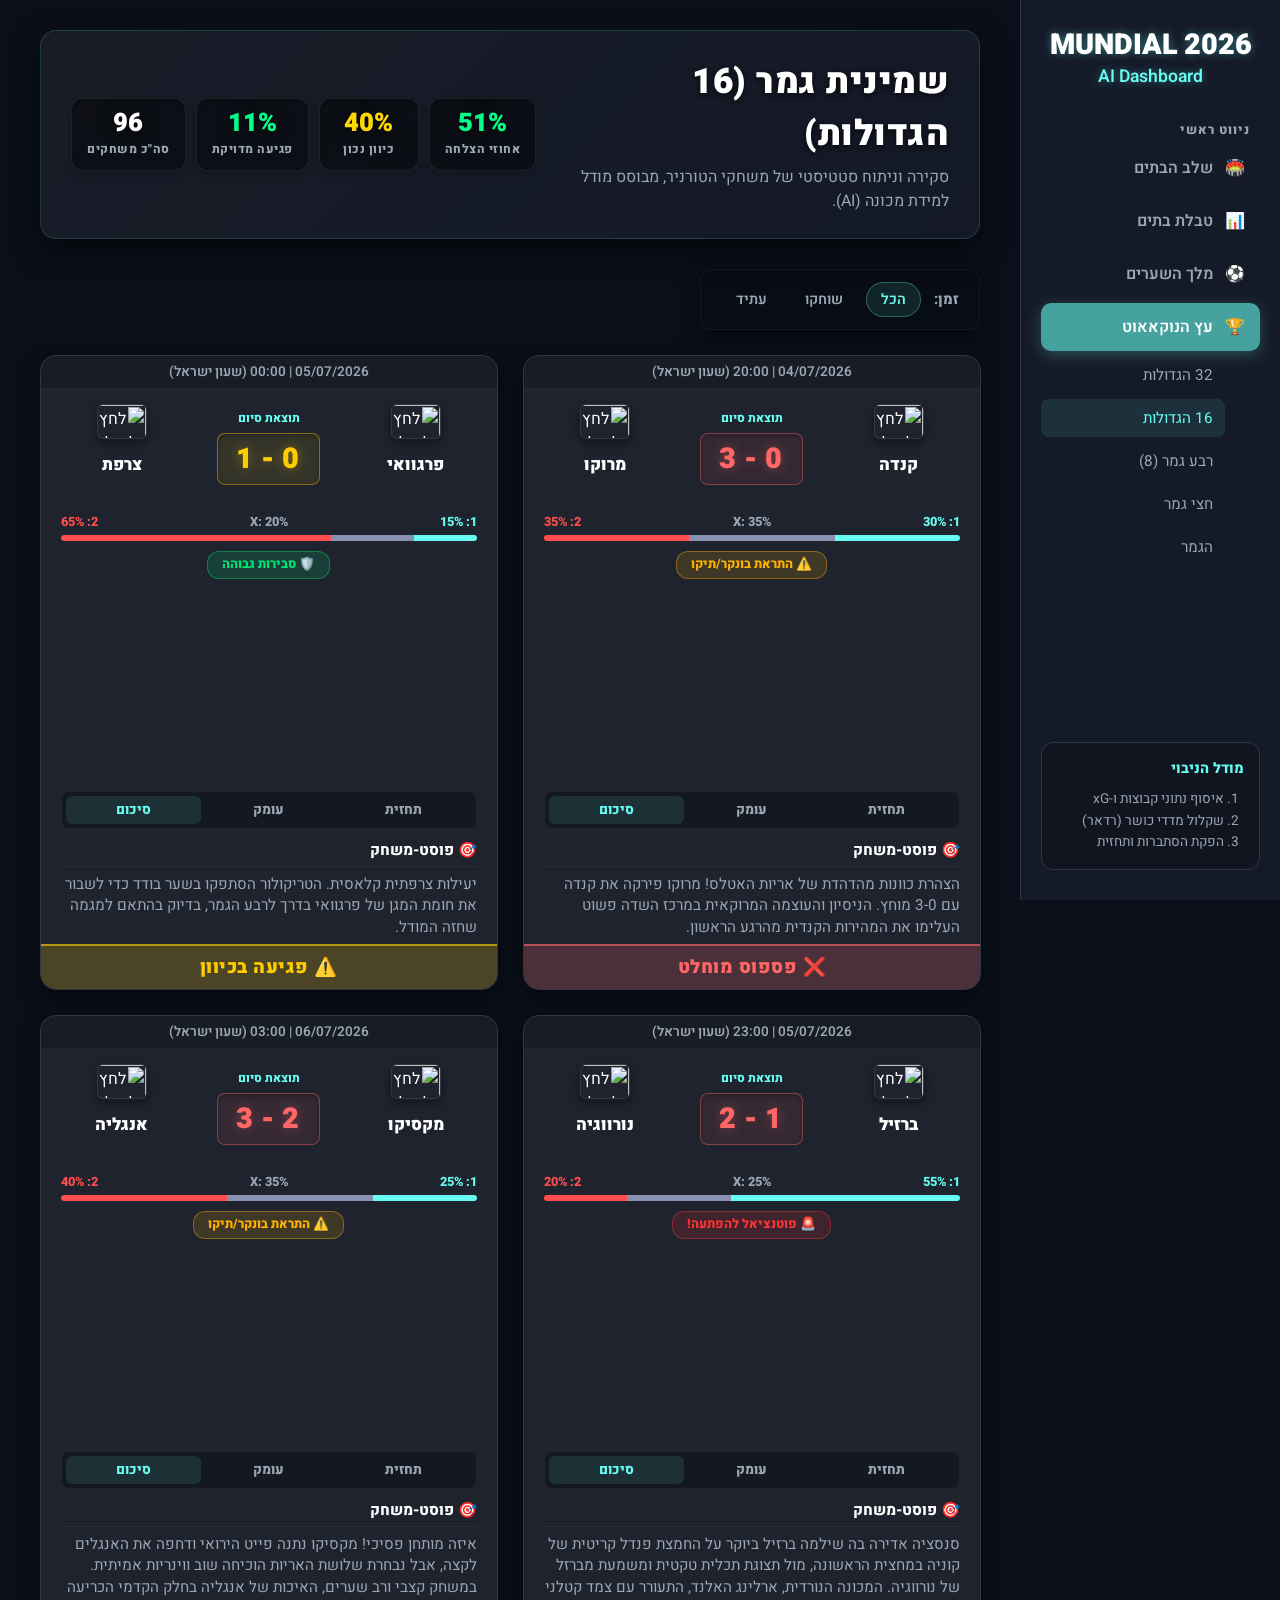
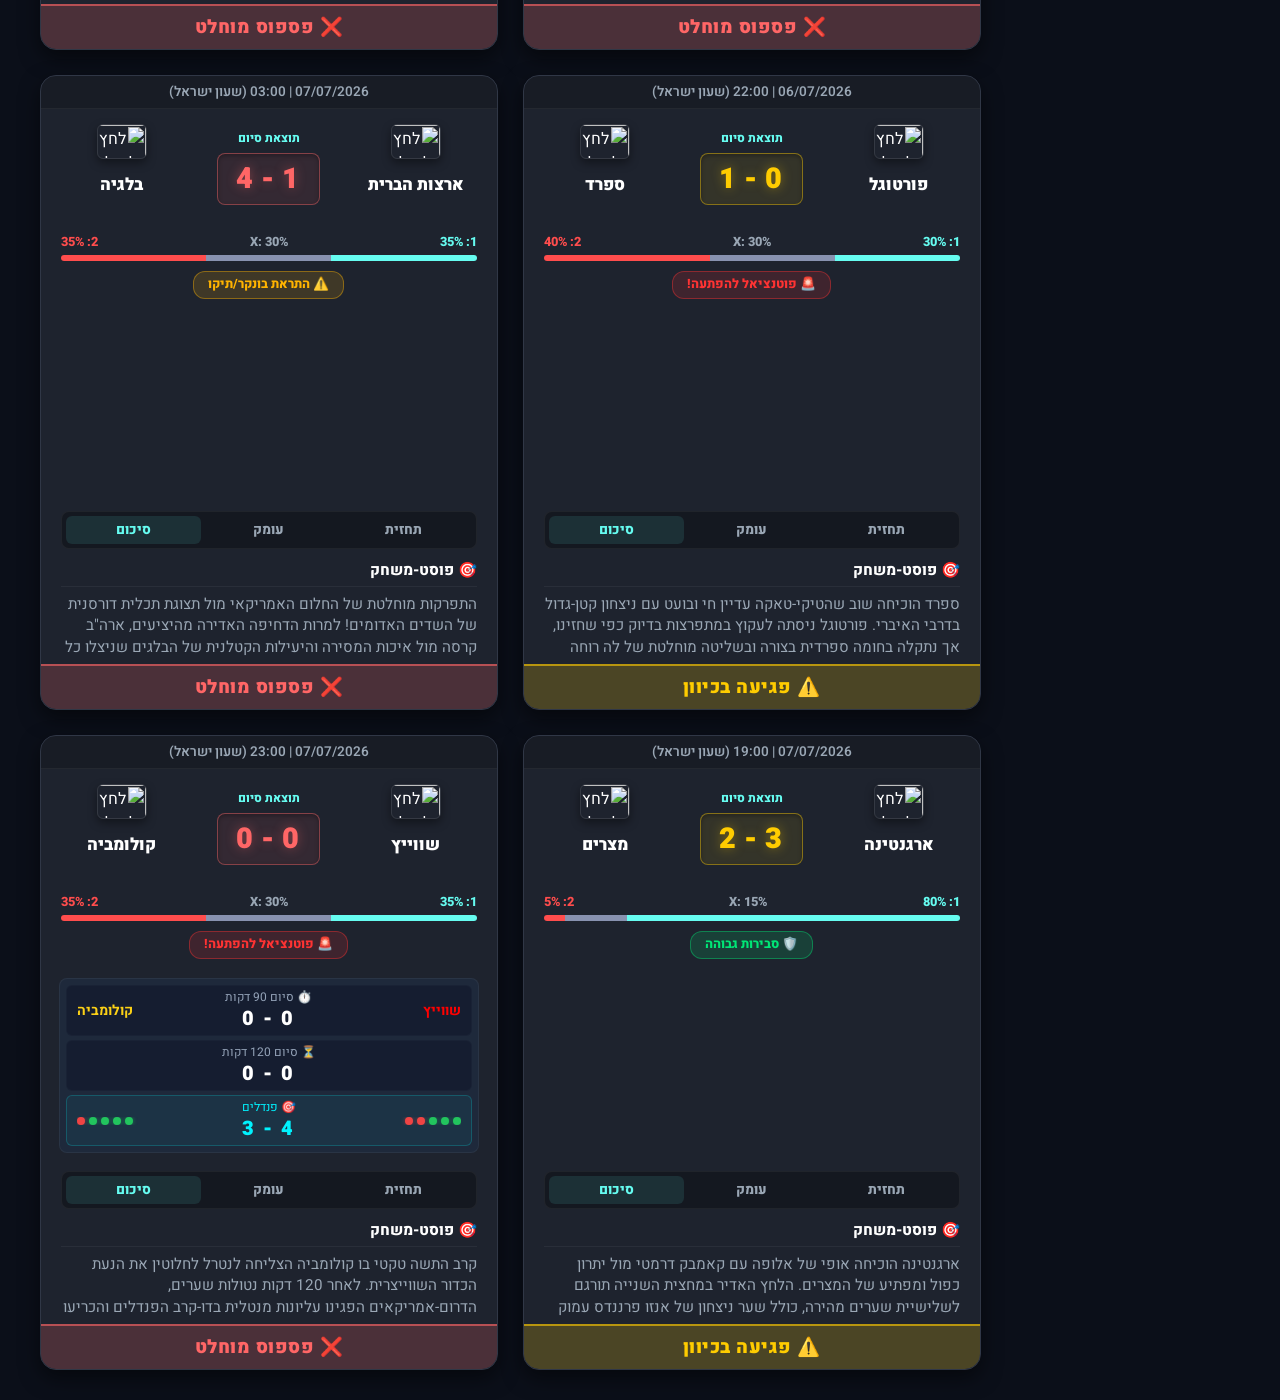
==== commit 70d0f325: "Add files via upload" ====
--- a/index.html
+++ b/index.html
@@ -2,68 +2,187 @@
 <html lang="he" dir="rtl">
 <head>
     <meta charset="UTF-8">
-    <meta name="viewport" content="width=device-width, initial-scale=1.0">
-    <title>Mundial 2026 Dashboard</title>
-    <link rel="stylesheet" href="style.css">
+   <meta name="viewport" content="width=device-width, initial-scale=1.0">
+    <title>MUNDIAL 2026 AI Dashboard</title>
+    <script src="https://cdn.jsdelivr.net/npm/chart.js"></script>
+    
+    <link rel="stylesheet" href="style.css"> 
 </head>
 <body>
-    <div class="sidebar">
-        <div class="sidebar-brand">Mundial <span>2026</span></div>
-        <div class="nav-title">Navigation</div>
-        <div class="nav-link active" onclick="showView('matches')">Matches</div>
-        <div class="nav-link" onclick="showView('standings')">Standings</div>
-        <div class="nav-link" onclick="showView('bracket')">Knockout</div>
-        <div class="nav-link" onclick="showView('scorers')">Scorers</div>
-        <div class="model-info-box">
-            <h4>AI Insights</h4>
-            <ol>
-                <li>Tournament Stats</li>
-                <li>Match Predictions</li>
-                <li>Player Analysis</li>
-            </ol>
+
+<!-- מסך טעינה חסין תקלות (Pure CSS) -->
+    <div id="loader-overlay">
+        <div class="loader-content">
+            <div class="soccer-ball"></div>
+            <div class="ball-shadow"></div>
+            <div class="loader-text">מעדכן נתוני מונדיאל חמים...</div>
         </div>
     </div>
 
-    <div class="main-content">
-        <div class="top-header">
-            <div class="header-titles">
-                <h1>Tournament Overview</h1>
-                <p>Real-time updates and AI-driven projections</p>
+    <div class="sidebar-overlay" id="sidebar-overlay" onclick="toggleMobileMenu()"></div>
+
+    <aside class="sidebar" id="main-sidebar">
+        <div class="sidebar-brand">
+            MUNDIAL 2026<br>
+            <span>AI Dashboard</span>
+        </div>
+        
+        <div class="nav-title">ניווט ראשי</div>
+        
+        <div class="nav-item">
+            <a href="#" class="nav-link active" id="nav-matches" onclick="currentMdFilter='all'; switchView('matches'); applyFilters();">
+                <span class="icon">🏟️</span> שלב הבתים
+            </a>
+            <div class="submenu" id="submenu-groups" style="display: flex;">
+                <a href="#" class="submenu-btn active" data-md="all" onclick="currentMdFilter='all'; switchView('matches'); applyFilters(); closeMobileMenuIfOpen();">כל המשחקים</a>
+                <a href="#" class="submenu-btn" data-md="1" onclick="currentMdFilter='1'; switchView('matches'); applyFilters(); closeMobileMenuIfOpen();">מחזור 1</a>
+                <a href="#" class="submenu-btn" data-md="2" onclick="currentMdFilter='2'; switchView('matches'); applyFilters(); closeMobileMenuIfOpen();">מחזור 2</a>
+                <a href="#" class="submenu-btn" data-md="3" onclick="currentMdFilter='3'; switchView('matches'); applyFilters(); closeMobileMenuIfOpen();">מחזור 3</a>
             </div>
-            <div class="stats-row" id="top-stats">
-                </div>
         </div>
 
-        <div id="matches-view" class="view-content">
-            <div class="filters-row">
-                <div class="filter-group">
-                    <span class="filter-label">Stage</span>
-                    <button class="stage-btn active">Group</button>
-                    <button class="stage-btn">Knockout</button>
+        <div class="nav-item">
+            <a href="#" class="nav-link" id="nav-standings" onclick="switchView('standings')">
+                <span class="icon">📊</span> טבלת בתים
+            </a>
+        </div>
+
+        <div class="nav-item">
+            <a href="#" class="nav-link" id="nav-scorers" onclick="switchView('scorers')">
+                <span class="icon">⚽</span> מלך השערים
+            </a>
+        </div>
+
+        <div class="nav-item">
+            <a href="#" class="nav-link" id="nav-bracket" onclick="switchView('bracket')">
+                <span class="icon">🏆</span> עץ הנוקאאוט
+            </a>
+            <div class="submenu bracket-submenu" id="submenu-knockout" style="display: none;">
+                <a href="#" class="submenu-btn" data-md="r32" onclick="currentMdFilter='r32'; switchView('matches'); applyFilters(); closeMobileMenuIfOpen();">32 הגדולות</a>
+                <a href="#" class="submenu-btn" data-md="r16" onclick="currentMdFilter='r16'; switchView('matches'); applyFilters(); closeMobileMenuIfOpen();">16 הגדולות</a>
+                <a href="#" class="submenu-btn" data-md="qf" onclick="currentMdFilter='qf'; switchView('matches'); applyFilters(); closeMobileMenuIfOpen();">רבע גמר (8)</a>
+                <a href="#" class="submenu-btn" data-md="sf" onclick="currentMdFilter='sf'; switchView('matches'); applyFilters(); closeMobileMenuIfOpen();">חצי גמר</a>
+                <a href="#" class="submenu-btn" data-md="final" onclick="currentMdFilter='final'; switchView('matches'); applyFilters(); closeMobileMenuIfOpen();">הגמר</a>
+            </div>
+        </div>
+
+        <div class="model-info-box">
+            <h4>מודל הניבוי</h4>
+            <ol>
+                <li>איסוף נתוני קבוצות ו-xG</li>
+                <li>שקלול מדדי כושר (רדאר)</li>
+                <li>הפקת הסתברות ותחזית</li>
+            </ol>
+        </div>
+    </aside>
+
+    <main class="main-content">
+        
+        <div class="mobile-nav-toggle" onclick="toggleMobileMenu()">
+            <span>☰</span> תפריט
+        </div>
+
+        <header class="top-header">
+            <div class="header-titles">
+                <h1 id="main-title">שלב הבתים – מודל הסתברותי</h1>
+                <p>סקירה וניתוח סטטיסטי של משחקי הטורניר, מבוסס מודל למידת מכונה (AI).</p>
+            </div>
+
+            <div class="stats-row">
+                <div class="stat-box">
+                    <div class="stat-val" style="color: #00ff88" id="stat-overall">0%</div>
+                    <div class="stat-lbl">אחוזי הצלחה</div>
+                </div>
+                <div class="stat-box">
+                    <div class="stat-val" style="color: #ffd700" id="stat-trend">0%</div>
+                    <div class="stat-lbl">כיוון נכון</div>
+                </div>
+                <div class="stat-box">
+                    <div class="stat-val" style="color: #00ff88" id="stat-exact">0%</div>
+                    <div class="stat-lbl">פגיעה מדויקת</div>
+                </div>
+                <div class="stat-box">
+                    <div class="stat-val" id="stat-total">0</div>
+                    <div class="stat-lbl">סה"כ משחקים</div>
                 </div>
             </div>
+        </header>
+
+        <div class="filters-row" id="main-filters">
+            <div class="filter-group">
+                <span class="filter-label">זמן:</span>
+                <button class="time-btn active" data-time="all">הכל</button>
+                <button class="time-btn" data-time="past">שוחקו</button>
+                <button class="time-btn" data-time="future">עתיד</button>
+            </div>
+            <div class="filter-group" id="filter-stages-container">
+                <span class="filter-label">בתים:</span>
+                <button class="stage-btn active" data-stage="all">הכל</button>
+                <button class="stage-btn" data-stage="A">א'</button>
+                <button class="stage-btn" data-stage="B">ב'</button>
+                <button class="stage-btn" data-stage="C">ג'</button>
+                <button class="stage-btn" data-stage="D">ד'</button>
+                <button class="stage-btn" data-stage="E">ה'</button>
+                <button class="stage-btn" data-stage="F">ו'</button>
+                <button class="stage-btn" data-stage="G">ז'</button>
+                <button class="stage-btn" data-stage="H">ח'</button>
+                <button class="stage-btn" data-stage="I">ט'</button>
+                <button class="stage-btn" data-stage="J">י'</button>
+                <button class="stage-btn" data-stage="K">י"א</button>
+                <button class="stage-btn" data-stage="L">י"ב</button>
+            </div>
+        </div>
+
+        <div id="matches-view">
             <div class="matches-grid" id="matches-container"></div>
         </div>
-
-        <div id="standings-view" class="view-content" style="display:none;"></div>
-
-        <div id="bracket-view" class="view-content" style="display:none;">
-            <div class="knockout-container" id="dynamic-bracket"></div>
+        
+        <div id="standings-view" class="standings-grid" style="display:none;"></div>
+        
+        <div id="scorers-view" style="display:none;"></div>
+        
+        <div id="bracket-view" style="display:none;">
+            <div id="dynamic-bracket" class="bracket-container"></div>
         </div>
 
-        <div id="scorers-view" class="view-content" style="display:none;">
-            <div class="scorers-dashboard" id="scorers-container"></div>
+    </main>
+
+    <!-- מודל "מסע הנבחרת" הקיים -->
+    <div id="teamJourneyModal" class="modal-overlay" onclick="closeJourneyModal()">
+        <div class="modal-content" onclick="event.stopPropagation()">
+            <div class="modal-header" id="journey-header">
+                <div class="modal-close" onclick="closeJourneyModal()">×</div>
+                <h2 id="journey-title">שם נבחרת</h2>
+            </div>
+            <div class="modal-body">
+                <div class="geek-stats-row" id="journey-stats"></div>
+                <h3 style="margin: 20px 0 10px; font-size: 1.1rem; color: var(--text-main);">מסע הנבחרת:</h3>
+                <div class="timeline" id="journey-timeline"></div>
+            </div>
         </div>
     </div>
 
-    <div id="modal-overlay" class="modal-overlay">
-        <div class="modal-content" id="modal-content">
-            <button class="modal-close" onclick="closeModal()">×</button>
-            <div id="modal-body" class="modal-body"></div>
+    <!-- מודל פירוט אירועי משחק (שערים וכרטיסים) -->
+    <div id="matchEventsModal" class="modal-overlay" onclick="closeMatchEventsModal()">
+        <div class="modal-content" onclick="event.stopPropagation()">
+            <div class="modal-header" style="padding: 20px; border-bottom: 1px solid var(--border-color); background: rgba(0,0,0,0.2); position:relative;">
+                <div class="modal-close" onclick="closeMatchEventsModal()">×</div>
+                <h2 id="events-title" style="margin: 0; font-size: 1.3rem; color: var(--accent-cyan); text-align: center; font-weight:900;">אירועי משחק</h2>
+            </div>
+            <div class="modal-body" id="events-body-content" style="padding: 20px; max-height: 400px; overflow-y: auto;">
+                <!-- התוכן המפורט והכרונולוגי יוזרק לכאן אוטומטית -->
+            </div>
         </div>
     </div>
 
-    <script src="knockoutData.js"></script>
+    <!-- טעינת הנתונים -->
+    <script src="api-service.js"></script>
+    <script src="data/md1.js"></script>
+    <script src="data/md2.js"></script>
+    <script src="data/knockoutData.js"></script>
+    <script src="data/md3.js"></script>
+    <script src="data/squadsData.js"></script>
     <script src="engine.js"></script>
+
 </body>
-</html>+</html>
--- a/style.css
+++ b/style.css
@@ -72,11 +72,49 @@
     font-weight: 400;
 }
 
-.stats-row { display: flex; gap: 10px; margin-bottom: 0; flex-shrink: 0; }
-.stat-box { background: rgba(0, 0, 0, 0.45); border: 1px solid rgba(255, 255, 255, 0.08); padding: 12px 15px; border-radius: 12px; display: flex; flex-direction: column; align-items: center; justify-content: center; min-width: 100px; box-shadow: inset 0 2px 5px rgba(0,0,0,0.3), 0 4px 10px rgba(0,0,0,0.2); transition: transform 0.2s ease, border-color 0.2s ease, background 0.2s ease;}
-.stat-box:hover { transform: translateY(-4px); border-color: rgba(102, 252, 241, 0.4); background: rgba(0, 0, 0, 0.6); }
-.stat-val { font-size: 1.6rem; font-weight: 900; line-height: 1; margin-bottom: 4px; text-shadow: 0 0 15px rgba(0,0,0,0.7); }
-.stat-lbl { font-size: 0.75rem; color: var(--text-muted); font-weight: 800; text-transform: uppercase; letter-spacing: 0.5px; }
+/* שורת קוביות הסטטיסטיקה */
+.stats-row { 
+    display: flex; 
+    gap: 10px; 
+    margin-bottom: 0; 
+    flex-shrink: 0; 
+}
+
+.stat-box { 
+    background: rgba(0, 0, 0, 0.45); 
+    border: 1px solid rgba(255, 255, 255, 0.08); 
+    padding: 12px 15px; 
+    border-radius: 12px; 
+    display: flex; 
+    flex-direction: column; 
+    align-items: center; 
+    justify-content: center;
+    min-width: 100px; 
+    box-shadow: inset 0 2px 5px rgba(0,0,0,0.3), 0 4px 10px rgba(0,0,0,0.2);
+    transition: transform 0.2s ease, border-color 0.2s ease, background 0.2s ease;
+}
+
+.stat-box:hover {
+    transform: translateY(-4px);
+    border-color: rgba(102, 252, 241, 0.4);
+    background: rgba(0, 0, 0, 0.6);
+}
+
+.stat-val { 
+    font-size: 1.6rem; 
+    font-weight: 900; 
+    line-height: 1; 
+    margin-bottom: 4px; 
+    text-shadow: 0 0 15px rgba(0,0,0,0.7);
+}
+
+.stat-lbl { 
+    font-size: 0.75rem; 
+    color: var(--text-muted); 
+    font-weight: 800; 
+    text-transform: uppercase;
+    letter-spacing: 0.5px;
+}
 
 /* Filters Container */
 .filters-row { display: flex; align-items: center; gap: 20px; background-color: rgba(0,0,0,0.2); padding: 12px 20px; border-radius: 12px; border: 1px solid rgba(255,255,255,0.05); width: fit-content; flex-wrap: wrap; margin-bottom: 25px; box-shadow: var(--shadow);}
@@ -89,16 +127,137 @@
 /* --- Match Cards --- */
 #matches-view { display: block; animation: tabFadeIn 0.4s ease; width: 100%;}
 .matches-grid { display: grid; grid-template-columns: repeat(auto-fit, minmax(360px, 1fr)); gap: 25px; width: 100%;}
+
 .match-card { height: 635px; background-color: var(--card-bg); border-radius: var(--border-radius); border: 1px solid var(--border-color); box-shadow: var(--shadow); display: flex; flex-direction: column; overflow: hidden; position: relative;}
 .match-card.animate-in { animation: cardFadeIn 0.35s cubic-bezier(0.4, 0, 0.2, 1) forwards; }
 @keyframes cardFadeIn { from { opacity: 0; transform: translateY(15px) scale(0.98); } to { opacity: 1; transform: translateY(0) scale(1); } }
 @keyframes tabFadeIn { from { opacity: 0; } to { opacity: 1; } }
 
+.match-card .cards-container { display: none; }
+.match-card.show-cards-tab .cards-container { display: flex; gap: 6px; justify-content: center; animation: tabFadeIn 0.3s ease; margin-top: -2px; }
+.card-icon { width: 10px; height: 14px; border-radius: 2px; border: 1px solid rgba(0,0,0,0.3); }
+.yellow-card { background-color: #f1c40f; } 
+.red-card { background-color: #e74c3c; }
+
+.match-header { flex: 0 0 32px; background-color: rgba(0, 0, 0, 0.2); padding: 6px; text-align: center; font-size: 0.85rem; font-weight: 600; color: var(--text-muted); border-bottom: 1px solid rgba(255,255,255,0.05); }
+.match-hero { flex: 0 0 115px; display: flex; justify-content: space-between; align-items: flex-start; padding: 15px 10px 5px; }
+
+.team { flex: 1 1 0; width: 33.33%; text-align: center; display: flex; flex-direction: column; align-items: center; justify-content: flex-start; gap: 6px; }
+.team-flag { width: 50px !important; height: 35px !important; object-fit: cover !important; border-radius: 6px; box-shadow: 0 4px 10px rgba(0,0,0,0.4); border: 1px solid rgba(255,255,255,0.1);}
+.team-name { font-size: 1.05rem; font-weight: 900; color: var(--text-main); white-space: normal; line-height: 1.1; margin: 0; word-break: break-word; height: 2.5rem; display: flex; align-items: center; justify-content: center;}
+
+.score-center { flex: 1 1 0; width: 33.33%; text-align: center; display: flex; flex-direction: column; align-items: center; justify-content: flex-start; gap: 6px; padding: 0 5px; }
+.score-label { font-size: 0.75rem; color: var(--accent-cyan); text-transform: uppercase; font-weight: 800; white-space: nowrap; margin-top: 5px;}
+.score-number { font-size: 1.8rem; font-weight: 900; background-color: rgba(0, 0, 0, 0.4); padding: 4px 18px; border-radius: 8px; border: 1px solid rgba(255,255,255,0.1); letter-spacing: 2px; direction: rtl; white-space: nowrap; box-shadow: inset 0 2px 4px rgba(0,0,0,0.3);}
+.score-number.is-actual.exact { color: var(--color-exact); border-color: rgba(0, 255, 136, 0.4); background-color: rgba(0, 255, 136, 0.1); text-shadow: 0 0 12px rgba(0, 255, 136, 0.4); }
+.score-number.is-actual.trend { color: var(--color-trend); border-color: rgba(255, 204, 0, 0.4); background-color: rgba(255, 204, 0, 0.1); text-shadow: 0 0 12px rgba(255, 204, 0, 0.4); }
+.score-number.is-actual.wrong { color: var(--color-wrong); border-color: rgba(255, 102, 102, 0.4); background-color: rgba(255, 102, 102, 0.1); text-shadow: 0 0 12px rgba(255, 102, 102, 0.4); }
+
+.match-probabilities { flex: 0 0 35px; padding: 0 20px; display: flex; flex-direction: column; justify-content: center; margin-top: 5px;}
+.prob-labels { display: flex; justify-content: space-between; font-size: 0.8rem; color: var(--text-main); margin-bottom: 4px; font-weight: 800; direction: rtl;}
+.prob-bar-container { display: flex; height: 6px; border-radius: 3px; overflow: hidden; background-color: rgba(0,0,0,0.5); direction: rtl;}
+.prob-home { background-color: var(--accent-cyan); }
+.prob-draw { background-color: #8892b0; }
+.prob-away { background-color: #ff4d4d; }
+
+.risk-container { flex: 0 0 34px; display: flex; justify-content: center; align-items: center; padding: 0 20px; transition: opacity 0.3s ease; margin: 4px 0;}
+.risk-badge { font-size: 0.8rem; padding: 5px 14px; border-radius: 12px; font-weight: 800; display: inline-block; line-height: 1.2;}
+.risk-safe { background: rgba(0,230,118,0.15); color: #00e676; border: 1px solid rgba(0,230,118,0.4); }
+.risk-draw { background: rgba(255,179,0,0.15); color: #ffb300; border: 1px solid rgba(255,179,0,0.4); }
+.risk-upset { background: rgba(255,51,51,0.15); color: #ff3333; border: 1px solid rgba(255,51,51,0.4); }
+
+.vis-area { flex: 0 0 195px; width: 100%; position: relative; padding: 0; margin-bottom: 5px;}
+.vis-content { position: absolute; top:0; left:0; width:100%; height:100%; opacity: 0; pointer-events: none; z-index: -1; display: flex; flex-direction: column; justify-content: center; transition: opacity 0.3s ease; }
+.vis-content.active { opacity: 1; pointer-events: auto; z-index: 1;}
+.chart-container { height: 100%; width: 100%; padding: 5px 10px; display: flex; justify-content: center; align-items: center;}
+canvas { max-height: 190px !important; width: 100% !important; margin: auto; }
+
+.adv-metrics-grid { display: flex; flex-direction: column; gap: 8px; padding: 0 20px; margin-top: 5px; }
+.adv-metric-row { display: flex; justify-content: space-between; align-items: center; border-bottom: 1px dashed var(--border-color); padding-bottom: 4px; }
+.adv-val { font-weight: 900; font-size: 1.15rem; width: 55px; text-align: center; }
+.adv-lbl { font-size: 0.85rem; color: var(--text-muted); text-align: center; flex: 1; font-weight: 600;}
+
+.field-tilt-wrapper { margin: 5px 20px 0; background: rgba(0,0,0,0.2); padding: 6px 12px; border-radius: 8px; border: 1px solid rgba(255,255,255,0.05); }
+.field-tilt-title { text-align: center; font-size: 0.75rem; color: var(--text-muted); font-weight: 800; margin-bottom: 2px; text-transform: uppercase; letter-spacing: 1px;}
+.field-tilt-numbers { display: flex; justify-content: space-between; font-size: 0.95rem; font-weight: 900; margin-bottom: 0px; line-height: 1;} 
+.field-tilt-bar { display: flex; height: 6px; border-radius: 3px; overflow: hidden; background-color: #333; direction: rtl; margin-top: 2px;}
+
+.inner-tabs { flex: 0 0 35px; display: flex; background-color: rgba(0,0,0,0.3); border-radius: 8px; padding: 4px; margin: 5px 20px 10px 20px; border: 1px solid rgba(255,255,255,0.05); }
+.inner-tab-btn { flex: 1; background: transparent; border: none; padding: 4px 5px; color: var(--text-muted); font-weight: 800; font-size: 0.85rem; cursor: pointer; transition: all 0.3s ease; border-radius: 6px; }
+.inner-tab-btn.active { background-color: rgba(102, 252, 241, 0.1); color: var(--accent-cyan); }
+
+.text-area-wrapper { 
+    flex: 1; 
+    display: flex; 
+    flex-direction: column; 
+    overflow: hidden; 
+    margin-bottom: 0; 
+    padding-bottom: 5px; 
+    min-height: 0; 
+    position: relative; 
+    z-index: 20; 
+}
+.txt-content { display: none; flex-direction: column; height: 100%; }
+.txt-content.active { display: flex; animation: tabFadeIn 0.3s ease;}
+
+.insight-text-wrapper { flex-grow: 1; overflow-y: auto; padding: 0 20px 5px 20px; }
+.insight-header { display: flex; justify-content: space-between; align-items: center; margin-bottom: 5px; border-bottom: 1px solid rgba(255,255,255,0.05); padding-bottom: 5px;}
+.insight-title { font-size: 0.95rem; color: #fff; font-weight: 800; display: flex; align-items: center; gap: 5px; }
+.insight-text { font-size: 0.95rem; color: var(--text-muted); line-height: 1.4; font-weight: 400; padding-top: 2px; text-align: right; direction: rtl; }
+
+.status-bar-wrapper { flex: 0 0 45px; width: 100%; margin-top: auto; border-bottom-left-radius: 15px; border-bottom-right-radius: 15px; overflow: hidden;}
+.status-bar { height: 100%; padding: 10px; text-align: center; font-size: 1.15rem; font-weight: 900; display: flex; align-items: center; justify-content: center; letter-spacing: 0.5px;}
+.status-pending-ui { background-color: rgba(255, 215, 0, 0.2); color: #ffd700; border-top: 2px solid rgba(255, 215, 0, 0.6); }
+.status-exact-ui { background-color: rgba(0, 255, 136, 0.2); color: #00ff88; border-top: 2px solid rgba(0, 255, 136, 0.6); }
+.status-trend-ui { background-color: rgba(255, 204, 0, 0.2); color: #ffcc00; border-top: 2px solid rgba(255, 204, 0, 0.6); }
+.status-wrong-ui { background-color: rgba(255, 102, 102, 0.2); color: #ff6666; border-top: 2px solid rgba(255, 102, 102, 0.6); }
+
+/* --- Standings --- */
+#standings-view { display: none; flex-wrap: wrap; gap: 20px; justify-content: center; animation: tabFadeIn 0.4s ease; }
+.group-table-card { background-color: var(--card-bg); border-radius: 12px; border: 1px solid var(--border-color); padding: 15px; width: 350px; box-shadow: var(--shadow); }
+.group-table-title { color: var(--accent-cyan); font-weight: 800; font-size: 1.1rem; margin-bottom: 10px; text-align: center; border-bottom: 1px solid var(--border-color); padding-bottom: 5px;}
+.standings-table { width: 100%; border-collapse: collapse; font-size: 0.85rem; text-align: center; }
+.standings-table th { color: var(--text-muted); padding: 5px; border-bottom: 1px solid var(--border-color); }
+.standings-table td { padding: 8px 5px; border-bottom: 1px solid rgba(255,255,255,0.05); }
+.team-cell { display: flex; align-items: center; gap: 8px; font-weight: 600; text-align: right; }
+.team-cell img { width: 20px; border-radius: 2px; }
+
+/* --- Scorers Dashboard --- */
+#scorers-view { display: none; width: 100%; animation: tabFadeIn 0.4s ease; }
+.scorers-dashboard { display: flex; flex-direction: column; gap: 40px; max-width: 900px; margin: 0 auto; width: 100%; padding-bottom: 30px;}
+.podium-container { display: flex; justify-content: center; align-items: flex-end; gap: 20px; margin-top: 30px; }
+.podium-card { background: var(--card-bg); border-radius: 16px; position: relative; width: 30%; transition: transform 0.3s cubic-bezier(0.175, 0.885, 0.32, 1.275); text-align: center; }
+.podium-card:hover { transform: translateY(-10px); }
+.podium-flag-bg { position: absolute; top: 0; left: 0; right: 0; height: 130px; background-size: cover; background-position: center; opacity: 0.3; z-index: 0; border-top-left-radius: 12px; border-top-right-radius: 12px; mask-image: linear-gradient(to bottom, rgba(0,0,0,1) 0%, rgba(0,0,0,0) 100%); -webkit-mask-image: linear-gradient(to bottom, rgba(0,0,0,1) 0%, rgba(0,0,0,0) 100%); }
+.podium-content { position: relative; z-index: 1; padding: 20px 10px 15px; display: flex; flex-direction: column; align-items: center; height: 100%; justify-content: flex-start; }
+.podium-rank-1 { border-top: 4px solid #FFD700; box-shadow: 0 -10px 30px rgba(255, 215, 0, 0.15), var(--shadow); height: 300px; z-index: 3; }
+.podium-rank-2 { border-top: 4px solid #C0C0C0; box-shadow: 0 -10px 30px rgba(192, 192, 192, 0.1), var(--shadow); height: 270px; z-index: 2; }
+.podium-rank-3 { border-top: 4px solid #CD7F32; box-shadow: 0 -10px 30px rgba(205, 127, 50, 0.1), var(--shadow); height: 250px; z-index: 1; }
+.podium-badge { position: absolute; top: -18px; width: 36px; height: 36px; border-radius: 50%; display: flex; justify-content: center; align-items: center; font-weight: 900; font-size: 1.2rem; color: #111; box-shadow: 0 4px 10px rgba(0,0,0,0.5); border: 2px solid var(--card-bg); z-index: 5;}
+.podium-rank-1 .podium-badge { width: 44px; height: 44px; top: -22px; font-size: 1.5rem; }
+.podium-player-img { width: 65px; height: 65px; flex-shrink: 0; aspect-ratio: 1 / 1; object-fit: cover; border-radius: 50%; border: 3px solid; box-shadow: 0 4px 15px rgba(0,0,0,0.6); margin-bottom: 12px; background-color: #111;}
+.podium-rank-1 .podium-player-img { width: 85px; height: 85px; margin-bottom: 15px; border-width: 4px; }
+.podium-name { font-size: 1.1rem; font-weight: 900; color: var(--text-main); line-height: 1.1; margin-bottom: 4px; }
+.podium-team { font-size: 0.8rem; color: var(--text-muted); margin-bottom: auto; display: flex; align-items: center; justify-content: center; }
+.podium-goals { font-size: 2rem; font-weight: 900; line-height: 1; margin: 10px 0; text-shadow: 0 2px 10px rgba(0,0,0,0.5); display:flex; flex-direction:column; align-items:center; gap:2px; }
+.podium-goals span { font-size: 0.8rem; font-weight: 600; text-transform: uppercase; color: var(--text-muted); letter-spacing: 1px; }
+.podium-stats { background: rgba(0,0,0,0.4); padding: 4px 8px; border-radius: 10px; font-size: 0.7rem; color: var(--text-muted); border: 1px solid rgba(255,255,255,0.05); margin-top: auto; width: 95%; text-align: center; line-height: 1.2;}
+.lb-container { display: flex; flex-direction: column; gap: 8px; }
+.lb-row { display: flex; align-items: center; padding: 12px 20px; background: rgba(0,0,0,0.2); border: 1px solid rgba(255,255,255,0.05); border-radius: 12px; transition: all 0.2s ease; gap: 15px;}
+.lb-row:hover { transform: translateX(-5px); background: rgba(102, 252, 241, 0.05); border-color: rgba(102, 252, 241, 0.3); box-shadow: 0 4px 15px rgba(0,0,0,0.2); }
+.lb-rank { font-size: 1.2rem; font-weight: 900; color: var(--text-muted); width: 25px; text-align: center; opacity: 0.5; }
+.lb-flag { width: 35px; height: 25px; object-fit: cover; border-radius: 4px; box-shadow: 0 2px 5px rgba(0,0,0,0.3); }
+.lb-info { flex-grow: 1; display: flex; flex-direction: column; gap: 6px; }
+.lb-name { font-size: 1.05rem; font-weight: 800; color: var(--text-main); display: flex; align-items: center; gap: 8px; line-height: 1; }
+.lb-team { font-size: 0.85rem; color: var(--text-muted); font-weight: 400; }
+.lb-bar-bg { width: 100%; max-width: 250px; height: 6px; background: rgba(0,0,0,0.5); border-radius: 3px; overflow: hidden; }
+.lb-bar-fill { height: 100%; background: linear-gradient(90deg, var(--accent-blue), var(--accent-cyan)); border-radius: 3px; transition: width 1s ease-out; }
+.lb-goals { font-size: 1.6rem; font-weight: 900; color: var(--accent-cyan); width: 40px; text-align: center; }
+
 /* --- Bracket --- */
 #bracket-view { 
     width: 100%; 
-    overflow-x: auto; 
-    overflow-y: hidden; 
+    overflow: visible; 
     padding-bottom: 20px; 
     animation: tabFadeIn 0.4s ease; 
 }
@@ -106,7 +265,6 @@
 .tournament-bracket {
     display: flex;
     min-width: max-content; 
-    padding: 40px 20px 20px 20px;
 }
 .bracket-column { display: flex; flex-direction: column; justify-content: space-around; gap: 2.5rem; }
 .round-title { text-align: center; font-size: 1.1rem; color: var(--accent-cyan); margin-bottom: 1.5rem; font-weight: 800; }
@@ -124,18 +282,212 @@
 
 /* --- MODALS & Journey --- */
 .modal-overlay { display: none; position: fixed; top: 0; left: 0; width: 100%; height: 100%; background-color: rgba(0, 0, 0, 0.7); backdrop-filter: blur(5px); z-index: 1000; justify-content: center; align-items: center; }
-.modal-content { background-color: var(--card-bg); border: 1px solid var(--border-color); border-radius: 16px; box-shadow: 0 15px 35px rgba(0,0,0,0.6); width: 90%; max-width: 500px; position: relative; animation: modalIn 0.3s cubic-bezier(0.175, 0.885, 0.32, 1.275); overflow: hidden; max-height: 85vh; display: flex; flex-direction: column;}
+.modal-content { 
+    background-color: var(--card-bg); 
+    border: 1px solid var(--border-color); 
+    border-radius: 16px; 
+    box-shadow: 0 15px 35px rgba(0,0,0,0.6); 
+    width: 90%; 
+    max-width: 500px; 
+    position: relative; 
+    animation: modalIn 0.3s cubic-bezier(0.175, 0.885, 0.32, 1.275); 
+    overflow: hidden; 
+    max-height: 85vh; 
+    display: flex; 
+    flex-direction: column;
+}
 @keyframes modalIn { from { opacity: 0; transform: scale(0.9); } to { opacity: 1; transform: scale(1); } }
 .modal-close { position: absolute; top: 15px; right: 20px; background: none; border: none; color: #fff; text-shadow: 0 2px 4px rgba(0,0,0,0.8); font-size: 1.8rem; cursor: pointer; transition: color 0.2s; line-height: 1; z-index: 10; }
 .modal-close:hover { color: var(--color-wrong); }
 .modal-body { padding: 25px; font-size: 1rem; line-height: 1.6; color: var(--text-main); font-weight: 400; overflow-y: auto; flex-grow: 1;}
 
+.modal-body::-webkit-scrollbar { width: 6px; }
+.modal-body::-webkit-scrollbar-track { background: rgba(0,0,0,0.1); }
+.modal-body::-webkit-scrollbar-thumb { background: var(--border-color); border-radius: 10px; }
+.modal-body::-webkit-scrollbar-thumb:hover { background: var(--accent-cyan); }
+
+#journey-header { position: relative; padding: 80px 25px 25px; text-align: right; border-bottom: 2px solid var(--accent-cyan); background-size: cover; background-position: center; border-radius: 16px 16px 0 0; flex-shrink: 0; }
+#journey-header::before { content: ''; position: absolute; top: 0; right: 0; bottom: 0; left: 0; background: linear-gradient(to top, var(--card-bg) 0%, rgba(30, 35, 46, 0.4) 100%); z-index: 1; border-radius: 16px 16px 0 0;}
+#journey-title { position: relative; z-index: 2; margin: 0; font-size: 2.8rem; font-weight: 900; color: #ffffff; text-shadow: 0 4px 15px rgba(0,0,0,0.9), 0 2px 5px rgba(0,0,0,0.9); letter-spacing: 1px;}
+.geek-stats-row { display: grid; grid-template-columns: repeat(3, 1fr); gap: 15px; margin-bottom: 30px; }
+.geek-stat-box { background: rgba(0,0,0,0.2); border: 1px solid var(--border-color); border-radius: 10px; padding: 15px 10px; text-align: center; }
+.geek-stat-val { font-size: 1.4rem; font-weight: 900; color: var(--accent-cyan); margin-bottom: 5px; }
+.geek-stat-lbl { font-size: 0.75rem; color: var(--text-muted); font-weight: 600; }
+
+.timeline { display: flex; flex-direction: column; gap: 15px; border-right: 2px solid var(--border-color); padding-right: 20px; margin-right: 10px; position: relative;}
+.timeline-item { position: relative; background: rgba(255,255,255,0.02); border: 1px solid rgba(255,255,255,0.05); padding: 15px; border-radius: 8px; }
+.timeline-item::before { content: ''; position: absolute; right: -27px; top: 20px; width: 12px; height: 12px; border-radius: 50%; background: var(--accent-blue); border: 2px solid var(--card-bg); z-index: 2;}
+.timeline-date { font-size: 0.8rem; color: var(--text-muted); margin-bottom: 5px; font-weight: 600;}
+.timeline-matchup { font-weight: 800; font-size: 1.1rem; display: flex; align-items: center; gap: 10px; }
+.timeline-matchup img { width: 24px; border-radius: 3px; }
+.timeline-res { display: inline-block; padding: 3px 10px; border-radius: 6px; font-weight: 900; font-size: 0.9rem; margin-top: 10px; }
+.res-win { background: rgba(0, 230, 118, 0.15); color: var(--color-exact); border: 1px solid rgba(0, 230, 118, 0.3); }
+.res-draw { background: rgba(255, 179, 0, 0.15); color: var(--color-trend); border: 1px solid rgba(255, 179, 0, 0.3); }
+.res-loss { background: rgba(255, 51, 51, 0.15); color: var(--color-wrong); border: 1px solid rgba(255, 51, 51, 0.3); }
+
 /* --- MOBILE SPECIFIC FIXES --- */
 .mobile-nav-toggle { display: none; }
+@media (max-width: 1400px) { .matches-grid { grid-template-columns: repeat(2, 1fr); } }
 @media (max-width: 900px) {
-    .mobile-nav-toggle { display: flex; align-items: center; justify-content: center; position: fixed; top: 15px; right: 15px; z-index: 999; width: 45px; height: 45px; padding: 0; background: rgba(30, 35, 46, 0.85); backdrop-filter: blur(8px); color: var(--accent-cyan); border: 1px solid rgba(102, 252, 241, 0.3); border-radius: 8px; cursor: pointer; box-shadow: 0 4px 15px rgba(0,0,0,0.5); font-size: 0; }
+    .mobile-nav-toggle { 
+        display: flex; 
+        align-items: center;
+        justify-content: center;
+        position: fixed; 
+        top: 15px; 
+        right: 15px; 
+        z-index: 999; 
+        width: 45px;
+        height: 45px;
+        padding: 0; 
+        background: rgba(30, 35, 46, 0.85); 
+        backdrop-filter: blur(8px);
+        color: var(--accent-cyan); 
+        border: 1px solid rgba(102, 252, 241, 0.3); 
+        border-radius: 8px; 
+        cursor: pointer; 
+        box-shadow: 0 4px 15px rgba(0,0,0,0.5);
+        font-size: 0; 
+    }
+    
+    .mobile-nav-toggle span { font-size: 1.8rem; }
     .top-header { margin-top: 45px; flex-direction: column; align-items: stretch; padding: 15px 10px; gap: 15px; }
+    .header-titles { text-align: center; }
+    .header-titles h1 { font-size: 1.8rem; }
+    .header-titles p { font-size: 0.95rem; }
+    .stats-row { display: flex; flex-wrap: nowrap; overflow: hidden; width: 100%; padding-bottom: 0; gap: 5px; justify-content: space-between; }
+    .stat-box { flex: 1; min-width: 0; padding: 10px 2px; }
+    .stat-val { font-size: 1.15rem; margin-bottom: 3px; }
+    .stat-lbl { font-size: 0.55rem; text-align: center; white-space: normal; line-height: 1.1; letter-spacing: 0; }
+    .filters-row { flex-direction: row; flex-wrap: nowrap; overflow-x: auto; width: 100%; padding: 10px; border-radius: 8px; -webkit-overflow-scrolling: touch; gap: 15px; justify-content: flex-start; }
+    .filter-group { flex-wrap: nowrap; flex-shrink: 0; }
+    .time-btn, .stage-btn { white-space: nowrap; }
+    .matches-grid { display: flex !important; flex-wrap: nowrap !important; overflow-x: auto !important; scroll-snap-type: x mandatory; -webkit-overflow-scrolling: touch; gap: 15px; padding-bottom: 20px; width: 100%; padding-right: 5px; }
+    .match-card { flex: 0 0 85% !important; scroll-snap-align: center; max-width: 380px; margin: 0; height: auto; min-height: 600px; }
+    .match-hero { padding: 10px 5px 5px; }
+    .team-flag { width: 45px !important; height: 30px !important; }
+    .score-number { font-size: 1.6rem; padding: 4px 14px; }
     .sidebar { transform: translateX(100%); transition: transform 0.3s cubic-bezier(0.4, 0, 0.2, 1); box-shadow: none; border-left: none; width: 280px; }
     .sidebar.open { transform: translateX(0); box-shadow: -5px 0 25px rgba(0,0,0,0.8); }
+    /* כאן התיקון שמונע את החסימה במובייל */
     .main-content { margin-right: 0; width: 100%; max-width: 100vw; padding: 15px 10px; overflow-x: visible; }
+}
+
+@media (max-width: 900px) {
+    .podium-container { gap: 8px; }
+    .podium-card { width: 32%; }
+    .podium-content { padding: 15px 5px 12px; }
+    .podium-rank-1 { height: 260px; }
+    .podium-rank-2 { height: 235px; }
+    .podium-rank-3 { height: 220px; }
+    .podium-player-img { width: 45px; height: 45px; margin-bottom: 8px; }
+    .podium-rank-1 .podium-player-img { width: 60px; height: 60px; margin-bottom: 10px; }
+    .podium-name { font-size: 0.85rem; margin-bottom: 2px; }
+    .podium-team { font-size: 0.7rem; flex-direction: column; gap: 2px; }
+    .podium-goals { font-size: 1.4rem; margin: 8px 0; }
+    .podium-goals span { font-size: 0.6rem; }
+    .podium-stats { font-size: 0.55rem; padding: 4px 2px; width: 100%; border-radius: 8px; letter-spacing: -0.2px; }
+}
+
+#dynamic-bracket { display: flex; flex-direction: row; flex-wrap: nowrap !important; align-items: stretch; gap: 50px; min-width: 800px; padding: 40px 0 20px 0; }
+.bracket-column { display: flex; flex-direction: column; justify-content: space-around; width: 250px; flex: none; position: relative; }
+.round-title { position: absolute; top: -35px; left: 0; right: 0; text-align: center; margin: 0; }
+.bracket-match { position: relative; margin: 10px 0; z-index: 2; overflow: visible !important; }
+.bracket-match::before, .bracket-match::after { content: ''; position: absolute; left: -2rem; top: 50%; width: 2rem; border-bottom: 2px solid var(--border-color); display: none !important; }
+.roundOf32 .bracket-match.pair-top.win-team1::after { display: block; content: ''; position: absolute; left: -175px; width: 175px; top: 25%; bottom: -35px; border-top: 4px solid rgba(102, 252, 241, 0.9); border-left: 4px solid rgba(102, 252, 241, 0.9); border-radius: 12px 0 0 0; z-index: -1; }
+.roundOf32 .bracket-match.pair-top.win-team2::after { display: block; content: ''; position: absolute; left: -175px; width: 175px; top: 75%; bottom: -35px; border-top: 4px solid rgba(102, 252, 241, 0.9); border-left: 4px solid rgba(102, 252, 241, 0.9); border-radius: 12px 0 0 0; z-index: -1; }
+.roundOf32 .bracket-match.pair-bottom.win-team1::after { display: block; content: ''; position: absolute; left: -175px; width: 175px; bottom: 75%; top: -35px; border-bottom: 4px solid rgba(102, 252, 241, 0.9); border-left: 4px solid rgba(102, 252, 241, 0.9); border-radius: 0 0 0 12px; z-index: -1; }
+.roundOf32 .bracket-match.pair-bottom.win-team2::after { display: block; content: ''; position: absolute; left: -175px; width: 175px; bottom: 25%; top: -35px; border-bottom: 4px solid rgba(102, 252, 241, 0.9); border-left: 4px solid rgba(102, 252, 241, 0.9); border-radius: 0 0 0 12px; z-index: -1; }
+.bracket-team.winner { background: linear-gradient(to left, rgba(0, 255, 136, 0.25) 0%, rgba(30, 35, 46, 1) 85%); border-right: 4px solid var(--color-exact); transform: scale(1.08); z-index: 10; border-radius: 8px; }
+.bracket-team.winner .team-name { color: #fff; text-shadow: 0 0 10px rgba(0, 255, 136, 0.5), 2px 2px 4px rgba(0,0,0,0.9); }
+.bracket-match.win-team1 .bracket-team.winner { box-shadow: 0 15px 35px rgba(0,0,0,0.95), 0 0 15px rgba(0, 255, 136, 0.2); }
+.bracket-match.win-team2 .bracket-team.winner { box-shadow: 0 -15px 35px rgba(0,0,0,0.95), 0 0 15px rgba(0, 255, 136, 0.2); }
+.bracket-team.loser .team-name { color: rgba(255, 255, 255, 0.65); text-shadow: none; }
+.bracket-team.loser { opacity: 1 !important; }
+.bracket-team.loser::before { opacity: 0.5; }
+.bracket-team.loser .flag-bg { opacity: 0.42; }
+.bracket-team.loser .team-info { opacity: 0.7; }
+
+/* --- CSS חדש: חלונית אירועי משחק והפיכת אזורים ללחיצים --- */
+.events-list { display: flex; flex-direction: column; gap: 8px; }
+.event-item { display: flex; align-items: center; gap: 12px; background: rgba(255,255,255,0.03); padding: 12px 15px; border-radius: 8px; border: 1px solid rgba(255,255,255,0.05); transition: background 0.2s; }
+.event-item:hover { background: rgba(102, 252, 241, 0.05); }
+.event-min { font-weight: 900; color: var(--accent-cyan); width: 55px; font-size: 1.1rem; }
+.event-icon { font-size: 1.2rem; display: flex; align-items: center; justify-content: center; width: 24px;}
+.event-player { font-weight: 800; color: var(--text-main); flex-grow: 1; text-align: right; font-size: 1.05rem; }
+.event-team { font-size: 0.85rem; color: var(--text-muted); display: flex; align-items: center; gap: 6px; }
+
+.clickable-box { cursor: pointer; transition: transform 0.2s ease, box-shadow 0.2s ease, text-shadow 0.2s ease; }
+.clickable-box:hover { transform: scale(1.05); text-shadow: 0 0 15px rgba(255,255,255,0.5); }
+
+/* --- מסך טעינה חסין תקלות (Pure CSS) --- */
+#loader-overlay {
+    position: fixed;
+    top: 0; left: 0; width: 100%; height: 100%;
+    background-color: var(--bg-color);
+    z-index: 99999;
+    display: flex;
+    flex-direction: column;
+    align-items: center;
+    justify-content: center;
+    transition: opacity 0.6s cubic-bezier(0.4, 0, 0.2, 1), visibility 0.6s;
+}
+#loader-overlay.hidden {
+    opacity: 0;
+    visibility: hidden;
+}
+.loader-content {
+    display: flex;
+    flex-direction: column;
+    align-items: center;
+    position: relative;
+    height: 180px;
+}
+.soccer-ball {
+    font-size: 65px;
+    line-height: 1;
+    position: absolute;
+    top: 0;
+    animation: bounce 0.6s infinite alternate cubic-bezier(0.5, 0.05, 1, 0.5), spin 1.2s infinite linear;
+}
+.soccer-ball::after {
+    content: '⚽';
+    display: block;
+}
+.ball-shadow {
+    width: 45px;
+    height: 12px;
+    background: rgba(0, 0, 0, 0.5);
+    border-radius: 50%;
+    position: absolute;
+    top: 100px;
+    animation: shadow 0.6s infinite alternate cubic-bezier(0.5, 0.05, 1, 0.5);
+}
+.loader-text {
+    position: absolute;
+    top: 140px;
+    color: var(--accent-cyan);
+    font-size: 1.4rem;
+    font-weight: 800;
+    letter-spacing: 1.5px;
+    text-shadow: 0 0 15px rgba(102, 252, 241, 0.4);
+    animation: pulseText 1.2s infinite alternate;
+    white-space: nowrap;
+}
+
+@keyframes bounce {
+    from { top: 50px; }
+    to { top: -10px; }
+}
+@keyframes shadow {
+    from { transform: scale(1); opacity: 1; filter: blur(2px); }
+    to { transform: scale(0.3); opacity: 0.2; filter: blur(0px); }
+}
+@keyframes spin {
+    from { transform: rotate(0deg); }
+    to { transform: rotate(360deg); }
+}
+@keyframes pulseText {
+    0% { opacity: 0.5; transform: scale(0.98); }
+    100% { opacity: 1; transform: scale(1.02); }
 }
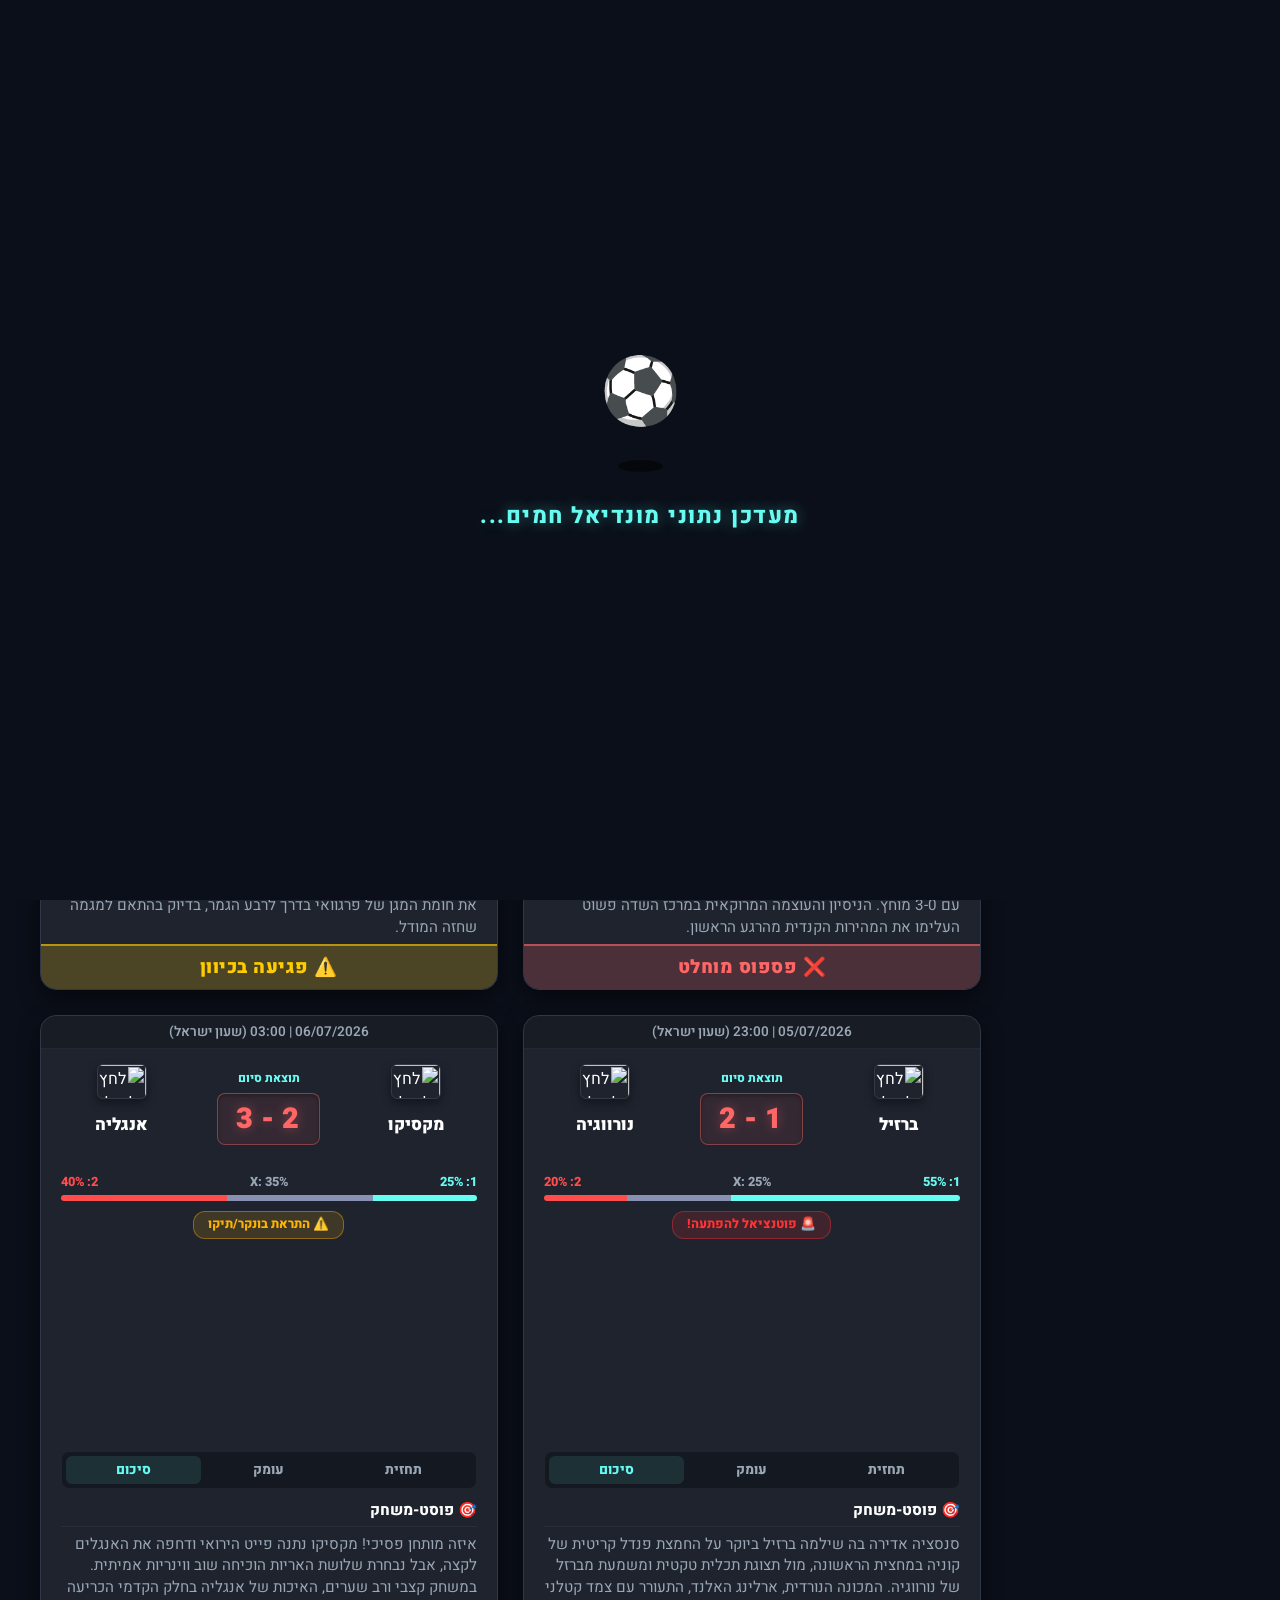
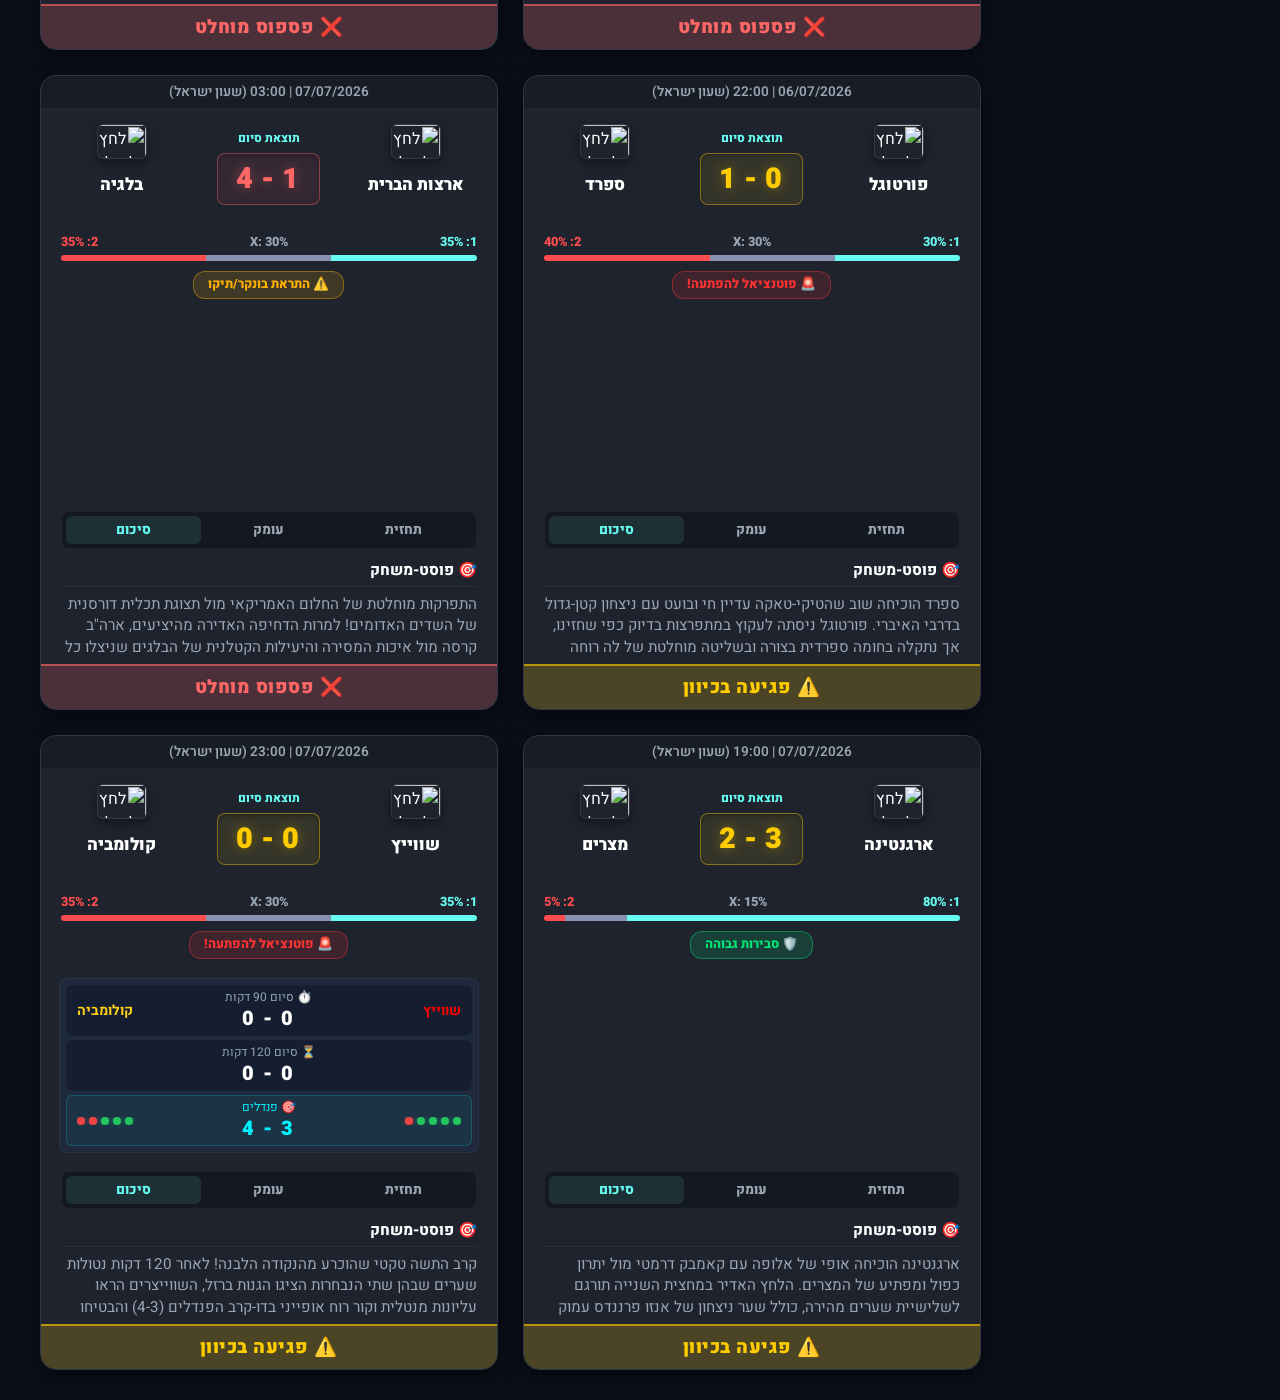
==== commit 395bdc2e: "Add script tag for worldcup_data_final.js" ====
--- a/index.html
+++ b/index.html
@@ -176,6 +176,7 @@
     </div>
 
     <!-- טעינת הנתונים -->
+    <script src="worldcup_data_final.js"></script>
     <script src="api-service.js"></script>
     <script src="data/md1.js"></script>
     <script src="data/md2.js"></script>
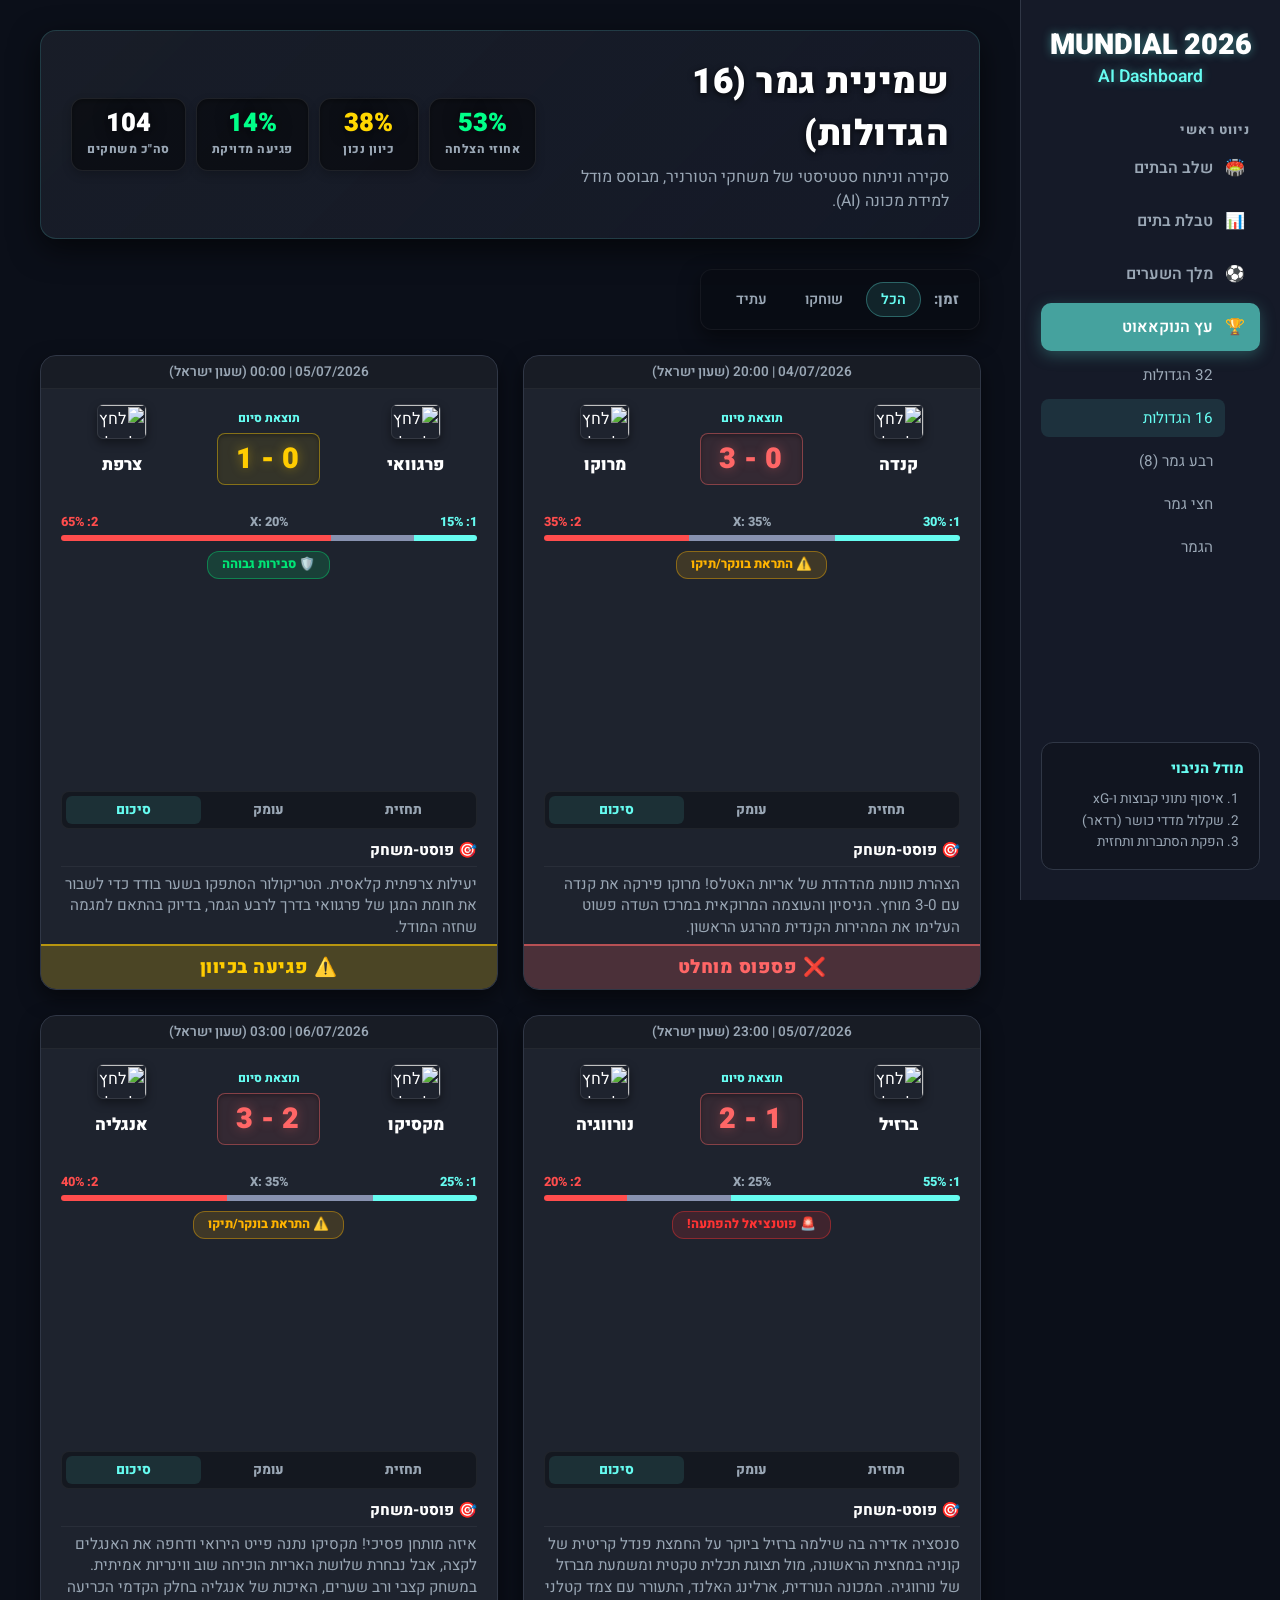
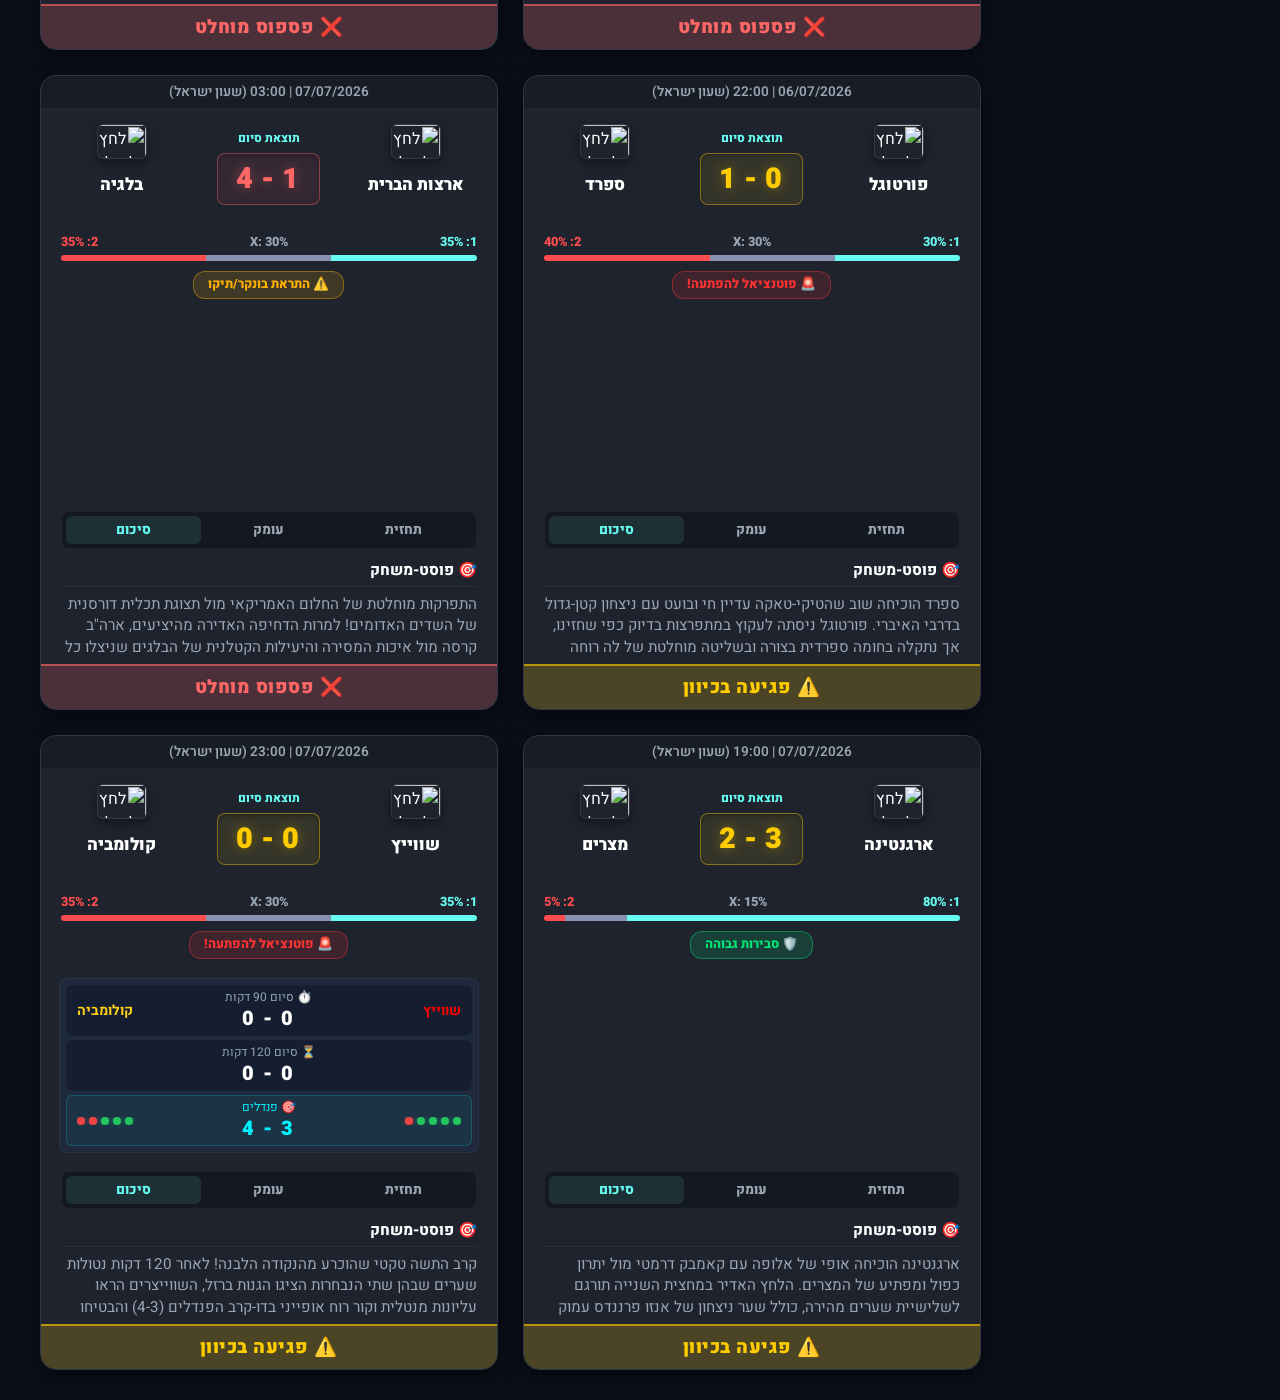
==== commit f624c054: "Update index.html" ====
--- a/index.html
+++ b/index.html
@@ -176,7 +176,7 @@
     </div>
 
     <!-- טעינת הנתונים -->
-    <script src="worldcup_data_final.js"></script>
+    <script src="DATA/worldcup_data_final.js"></script>
     <script src="api-service.js"></script>
     <script src="data/md1.js"></script>
     <script src="data/md2.js"></script>
